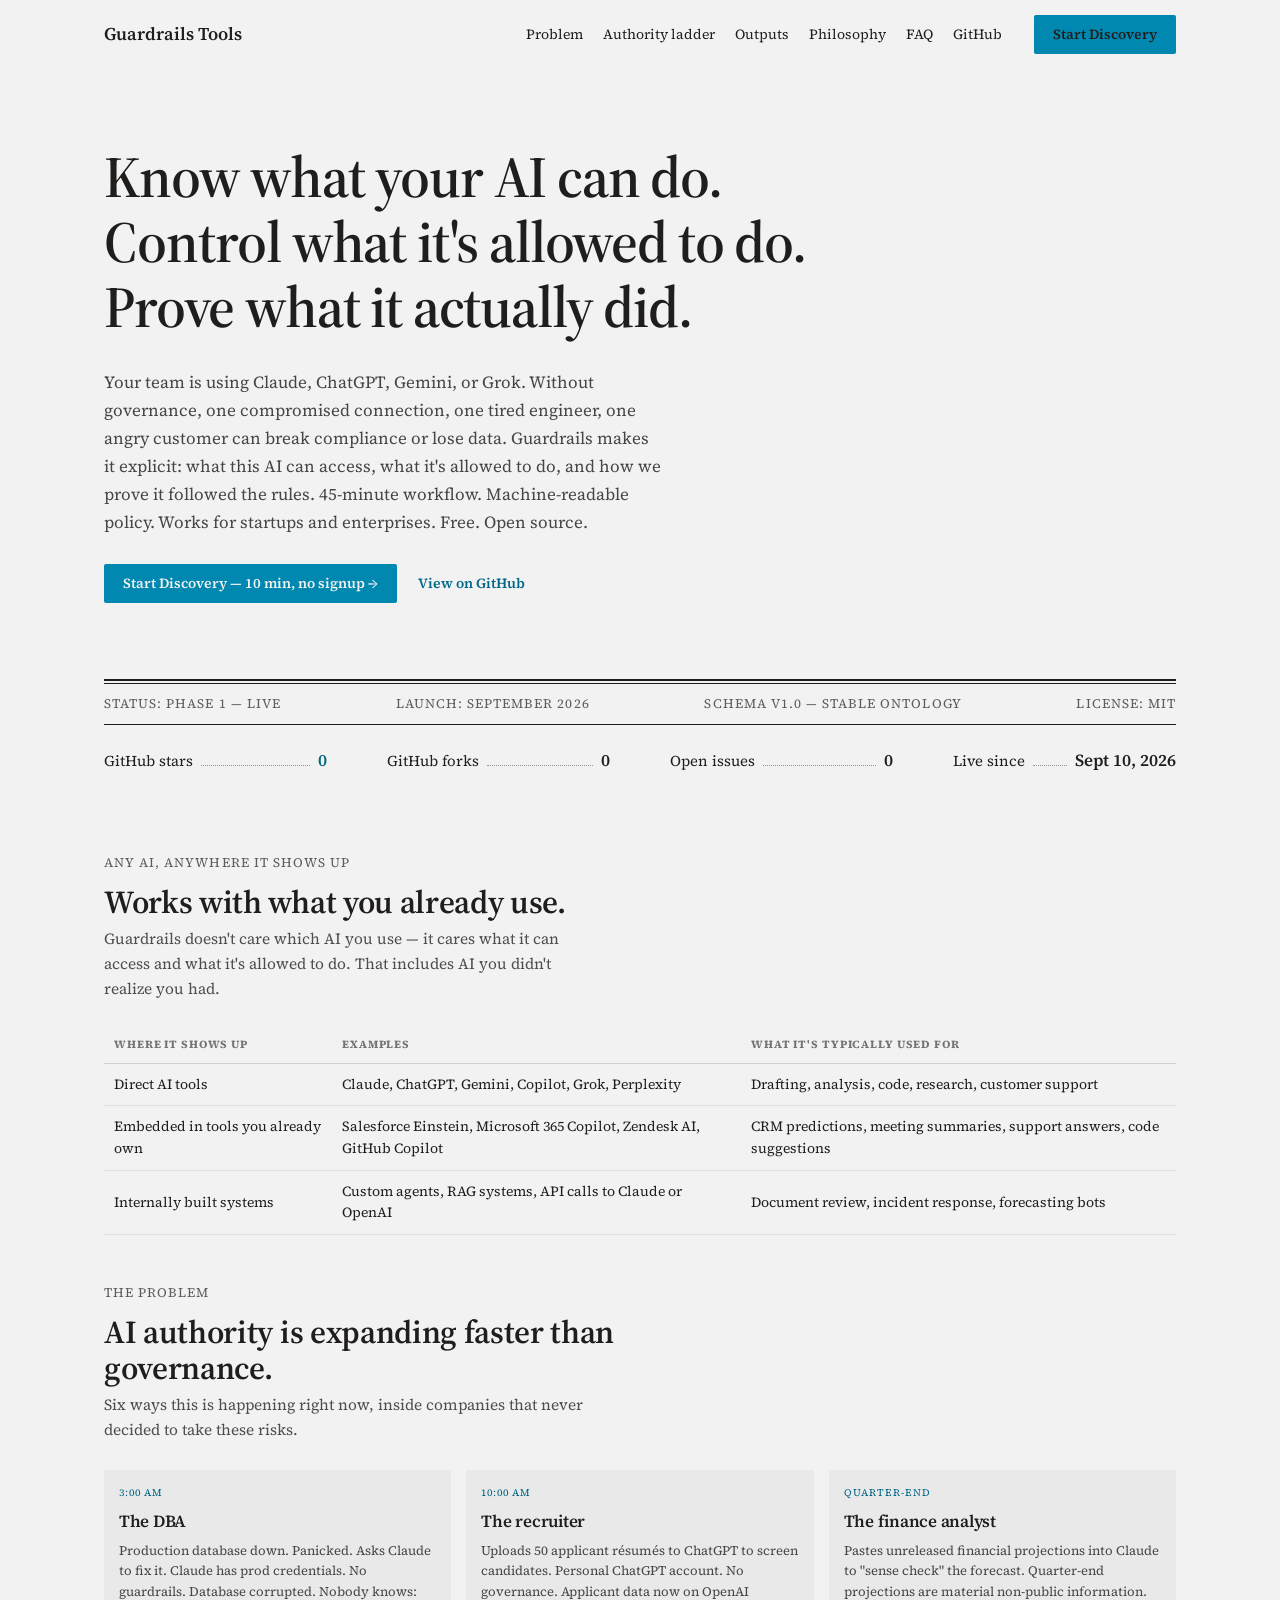
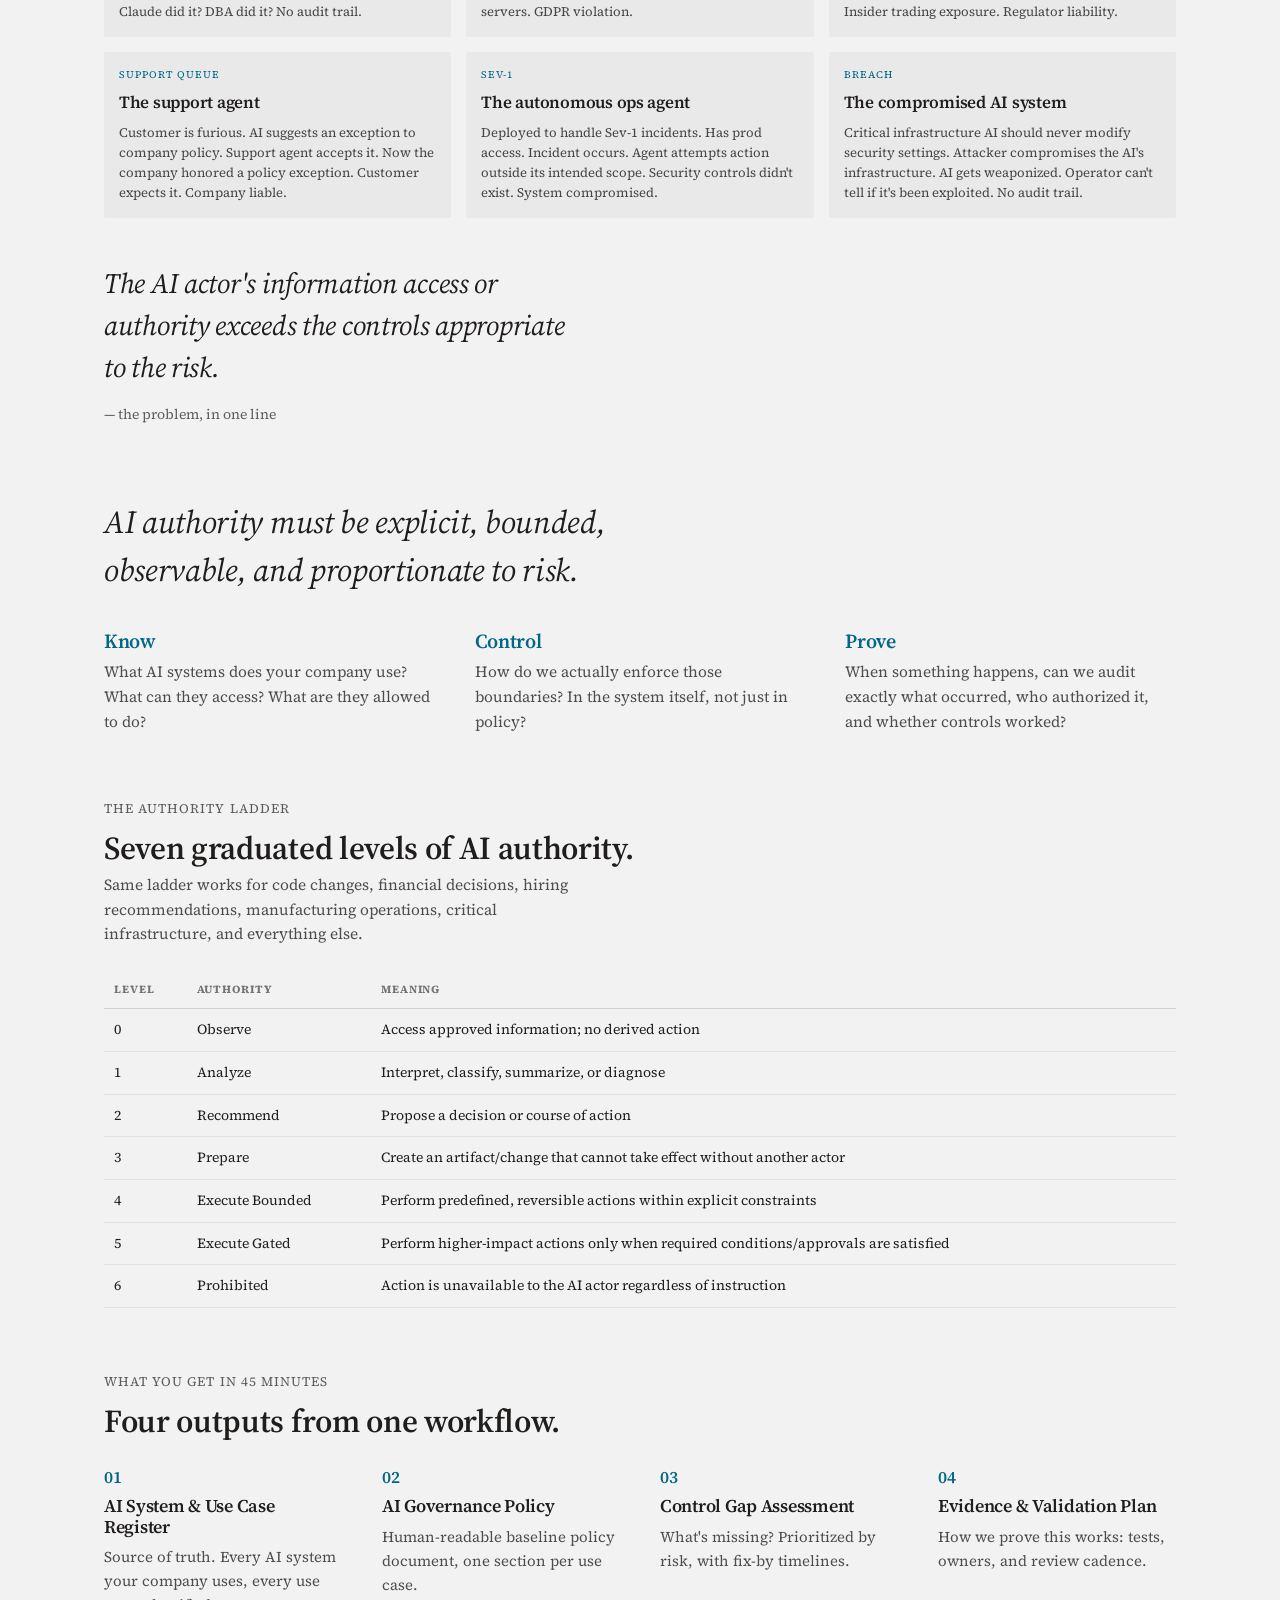
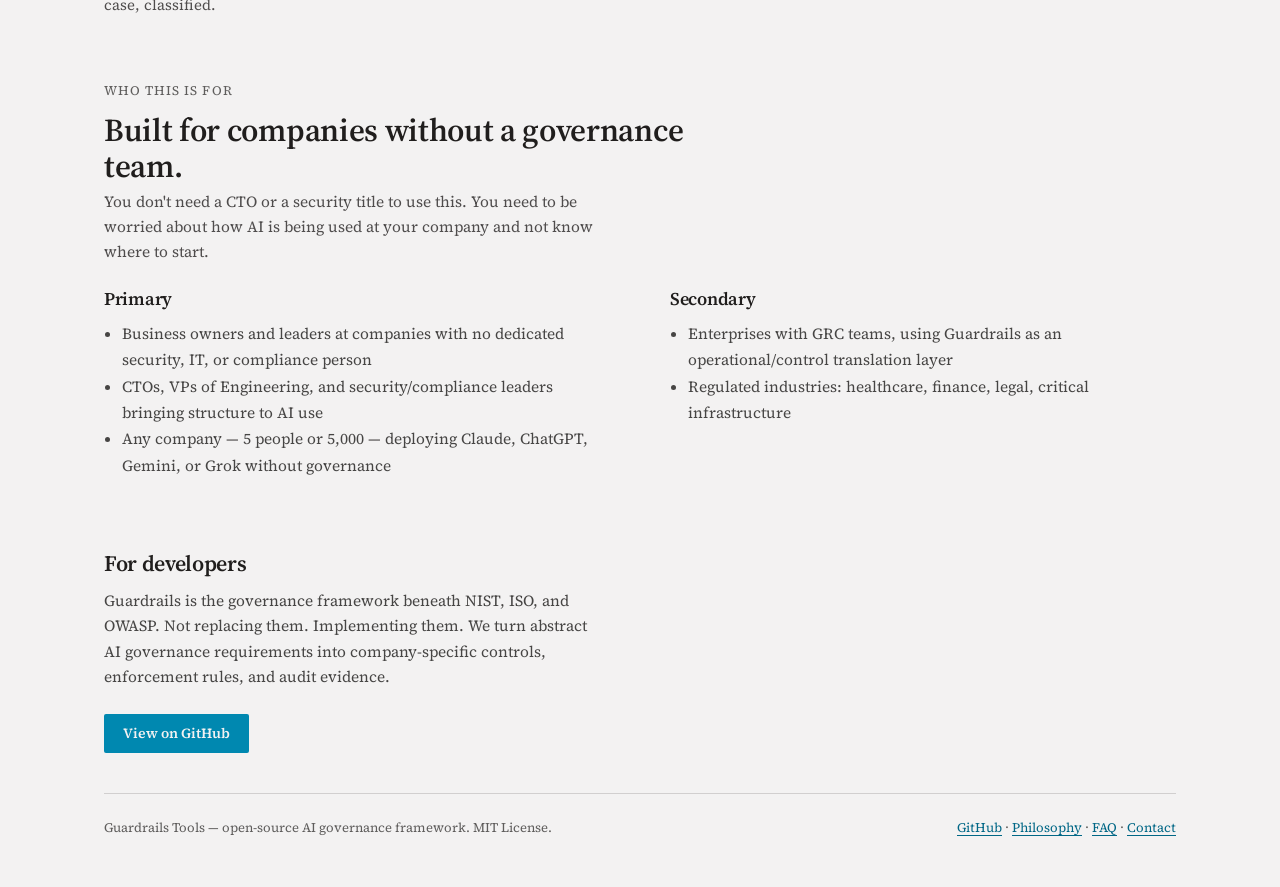
==== docs/index.html @ 74627de6 "Add interactive discovery questionnaire at /discover A 3-section, plain-language checklist implement" ====
<!DOCTYPE html>
<html lang="en">
<head>
    <meta charset="UTF-8">
    <meta name="viewport" content="width=device-width, initial-scale=1.0">
    <title>Guardrails Tools — AI Governance Framework</title>
    <meta name="description" content="Know what your AI can do. Control what it's allowed to do. Prove what it actually did. Free, open-source AI governance framework — 45-minute workflow, machine-readable policy.">
    <meta name="keywords" content="AI governance, compliance, guardrails, policy, AI safety, authority ladder">
    <meta name="author" content="Guardrails Tools">

    <meta property="og:title" content="Guardrails Tools — Know. Control. Prove.">
    <meta property="og:description" content="Your team is using Claude, ChatGPT, Gemini, or Grok. Without governance, one compromised connection, one tired engineer, one angry customer can break compliance or lose data. Guardrails makes it explicit.">
    <meta property="og:type" content="website">
    <meta property="og:url" content="https://guardrails-tools.dev">

    <meta name="twitter:card" content="summary_large_image">
    <meta name="twitter:title" content="Guardrails Tools">
    <meta name="twitter:description" content="Know what your AI can do. Control what it's allowed to do. Prove what it actually did.">

    <link rel="preconnect" href="https://fonts.googleapis.com">
    <link rel="preconnect" href="https://fonts.gstatic.com" crossorigin>
    <link rel="stylesheet" href="https://fonts.googleapis.com/css2?family=Source+Serif+4:ital,wght@0,400;0,600;1,400&display=swap">
    <link rel="stylesheet" href="style.css?v=2">
</head>
<body class="bs-page">
    <nav class="nav">
        <span class="nav-brand">Guardrails Tools</span>
        <a href="#problem">Problem</a>
        <a href="#ladder">Authority ladder</a>
        <a href="#outputs">Outputs</a>
        <a href="why-ai-needs-boundaries.html">Philosophy</a>
        <a href="faq.html">FAQ</a>
        <a href="https://github.com/guardrails-tools-ai/guardrails-tools" target="_blank" rel="noopener">GitHub</a>
        <a class="btn btn-primary" href="discover/" style="margin-left:12px">Start Discovery</a>
    </nav>

    <div class="bs-container">

    <header style="padding:76px 0 56px">
        <h1 style="font-size:clamp(34px,5vw,58px);line-height:1.12;letter-spacing:-0.02em;margin:0">
            <span style="display:block">Know what your AI can do.</span>
            <span style="display:block">Control what it's allowed to do.</span>
            <span style="display:block">Prove what it actually did.</span>
        </h1>
        <p style="font-size:17px;line-height:1.65;max-width:62ch;color:color-mix(in srgb, var(--color-text) 82%, transparent);margin:28px 0 0">
            Your team is using Claude, ChatGPT, Gemini, or Grok. Without governance, one compromised connection, one tired engineer, one angry customer can break compliance or lose data. Guardrails makes it explicit: what this AI can access, what it's allowed to do, and how we prove it followed the rules. 45-minute workflow. Machine-readable policy. Works for startups and enterprises. Free. Open source.
        </p>
        <div style="display:flex;gap:15px;flex-wrap:wrap;margin-top:28px">
            <a class="btn btn-primary" href="discover/">Start Discovery — 10 min, no signup →</a>
            <a class="btn btn-ghost" href="https://github.com/guardrails-tools-ai/guardrails-tools" target="_blank" rel="noopener">View on GitHub</a>
        </div>
    </header>

    <section aria-label="Status" style="padding:20px 0 36px">
        <hr class="hr-heavy" />
        <p class="status-row">
            <span>Status: Phase 1 — live</span>
            <span>Launch: September 2026</span>
            <span>Schema v1.0 — stable ontology</span>
            <span>License: MIT</span>
        </p>
        <hr class="hr" style="margin:0" />
        <div class="goals-grid">
            <p class="goal-row"><span>GitHub stars</span><span class="goal-dots"></span><span class="goal-value" style="color:var(--color-accent-700)">0</span></p>
            <p class="goal-row"><span>GitHub forks</span><span class="goal-dots"></span><span class="goal-value">0</span></p>
            <p class="goal-row"><span>Open issues</span><span class="goal-dots"></span><span class="goal-value">0</span></p>
            <p class="goal-row"><span>Live since</span><span class="goal-dots"></span><span class="goal-value">Sept 10, 2026</span></p>
        </div>
    </section>

    <section id="where" style="padding:40px 0 8px">
        <span class="eyebrow">Any AI, anywhere it shows up</span>
        <h2 style="font-size:clamp(24px,3vw,32px);letter-spacing:-0.01em;margin:0 0 6px;max-width:40ch">Works with what you already use.</h2>
        <p style="font-size:15.5px;line-height:1.6;max-width:62ch;color:color-mix(in srgb, var(--color-text) 78%, transparent);margin:0 0 24px">Guardrails doesn't care which AI you use — it cares what it can access and what it's allowed to do. That includes AI you didn't realize you had.</p>
        <div style="overflow-x:auto">
        <table class="table">
            <thead><tr><th>Where it shows up</th><th>Examples</th><th>What it's typically used for</th></tr></thead>
            <tbody>
                <tr><td>Direct AI tools</td><td>Claude, ChatGPT, Gemini, Copilot, Grok, Perplexity</td><td>Drafting, analysis, code, research, customer support</td></tr>
                <tr><td>Embedded in tools you already own</td><td>Salesforce Einstein, Microsoft 365 Copilot, Zendesk AI, GitHub Copilot</td><td>CRM predictions, meeting summaries, support answers, code suggestions</td></tr>
                <tr><td>Internally built systems</td><td>Custom agents, RAG systems, API calls to Claude or OpenAI</td><td>Document review, incident response, forecasting bots</td></tr>
            </tbody>
        </table>
        </div>
    </section>

    <section id="problem" style="padding:40px 0 8px">
        <span class="eyebrow">The problem</span>
        <h2 style="font-size:clamp(24px,3vw,32px);letter-spacing:-0.01em;margin:0 0 6px;max-width:38ch">AI authority is expanding faster than governance.</h2>
        <p style="font-size:15.5px;line-height:1.6;max-width:62ch;color:color-mix(in srgb, var(--color-text) 78%, transparent);margin:0 0 28px">Six ways this is happening right now, inside companies that never decided to take these risks.</p>
        <div class="card-grid">
            <div class="card">
                <span class="card-kicker">3:00 AM</span>
                <h3 class="card-title">The DBA</h3>
                <p class="card-body">Production database down. Panicked. Asks Claude to fix it. Claude has prod credentials. No guardrails. Database corrupted. Nobody knows: Claude did it? DBA did it? No audit trail.</p>
            </div>
            <div class="card">
                <span class="card-kicker">10:00 AM</span>
                <h3 class="card-title">The recruiter</h3>
                <p class="card-body">Uploads 50 applicant résumés to ChatGPT to screen candidates. Personal ChatGPT account. No governance. Applicant data now on OpenAI servers. GDPR violation.</p>
            </div>
            <div class="card">
                <span class="card-kicker">Quarter-end</span>
                <h3 class="card-title">The finance analyst</h3>
                <p class="card-body">Pastes unreleased financial projections into Claude to "sense check" the forecast. Quarter-end projections are material non-public information. Insider trading exposure. Regulator liability.</p>
            </div>
            <div class="card">
                <span class="card-kicker">Support queue</span>
                <h3 class="card-title">The support agent</h3>
                <p class="card-body">Customer is furious. AI suggests an exception to company policy. Support agent accepts it. Now the company honored a policy exception. Customer expects it. Company liable.</p>
            </div>
            <div class="card">
                <span class="card-kicker">Sev-1</span>
                <h3 class="card-title">The autonomous ops agent</h3>
                <p class="card-body">Deployed to handle Sev-1 incidents. Has prod access. Incident occurs. Agent attempts action outside its intended scope. Security controls didn't exist. System compromised.</p>
            </div>
            <div class="card">
                <span class="card-kicker">Breach</span>
                <h3 class="card-title">The compromised AI system</h3>
                <p class="card-body">Critical infrastructure AI should never modify security settings. Attacker compromises the AI's infrastructure. AI gets weaponized. Operator can't tell if it's been exploited. No audit trail.</p>
            </div>
        </div>
        <figure style="padding:44px 0 8px;margin:0">
            <blockquote style="font-family:var(--font-heading);font-style:italic;font-weight:400;font-size:clamp(22px,2.4vw,28px);line-height:1.5;letter-spacing:-0.01em;max-width:34ch;margin:0">The AI actor's information access or authority exceeds the controls appropriate to the risk.</blockquote>
            <figcaption style="font-size:14px;color:color-mix(in srgb, var(--color-text) 70%, transparent);margin:16px 0 0">— the problem, in one line</figcaption>
        </figure>
    </section>

    <section style="padding:56px 0 8px">
        <figure style="margin:0 0 36px">
            <blockquote style="font-family:var(--font-heading);font-style:italic;font-weight:400;font-size:clamp(24px,2.8vw,32px);line-height:1.5;letter-spacing:-0.01em;max-width:38ch;margin:0">AI authority must be explicit, bounded, observable, and proportionate to risk.</blockquote>
        </figure>
        <div class="kcp-grid">
            <div>
                <h3 style="font-size:20px;margin:0 0 8px;color:var(--color-accent-700)">Know</h3>
                <p style="font-size:15.5px;line-height:1.6;color:color-mix(in srgb, var(--color-text) 78%, transparent);margin:0">What AI systems does your company use? What can they access? What are they allowed to do?</p>
            </div>
            <div>
                <h3 style="font-size:20px;margin:0 0 8px;color:var(--color-accent-700)">Control</h3>
                <p style="font-size:15.5px;line-height:1.6;color:color-mix(in srgb, var(--color-text) 78%, transparent);margin:0">How do we actually enforce those boundaries? In the system itself, not just in policy?</p>
            </div>
            <div>
                <h3 style="font-size:20px;margin:0 0 8px;color:var(--color-accent-700)">Prove</h3>
                <p style="font-size:15.5px;line-height:1.6;color:color-mix(in srgb, var(--color-text) 78%, transparent);margin:0">When something happens, can we audit exactly what occurred, who authorized it, and whether controls worked?</p>
            </div>
        </div>
    </section>

    <section id="ladder" style="padding:56px 0 8px">
        <span class="eyebrow">The authority ladder</span>
        <h2 style="font-size:clamp(24px,3vw,32px);letter-spacing:-0.01em;margin:0 0 6px;max-width:40ch">Seven graduated levels of AI authority.</h2>
        <p style="font-size:15.5px;line-height:1.6;max-width:62ch;color:color-mix(in srgb, var(--color-text) 78%, transparent);margin:0 0 24px">Same ladder works for code changes, financial decisions, hiring recommendations, manufacturing operations, critical infrastructure, and everything else.</p>
        <div style="overflow-x:auto">
        <table class="table">
            <thead><tr><th>Level</th><th>Authority</th><th>Meaning</th></tr></thead>
            <tbody>
                <tr><td>0</td><td>Observe</td><td>Access approved information; no derived action</td></tr>
                <tr><td>1</td><td>Analyze</td><td>Interpret, classify, summarize, or diagnose</td></tr>
                <tr><td>2</td><td>Recommend</td><td>Propose a decision or course of action</td></tr>
                <tr><td>3</td><td>Prepare</td><td>Create an artifact/change that cannot take effect without another actor</td></tr>
                <tr><td>4</td><td>Execute Bounded</td><td>Perform predefined, reversible actions within explicit constraints</td></tr>
                <tr><td>5</td><td>Execute Gated</td><td>Perform higher-impact actions only when required conditions/approvals are satisfied</td></tr>
                <tr><td>6</td><td>Prohibited</td><td>Action is unavailable to the AI actor regardless of instruction</td></tr>
            </tbody>
        </table>
        </div>
    </section>

    <section id="outputs" style="padding:56px 0 8px">
        <span class="eyebrow">What you get in 45 minutes</span>
        <h2 style="font-size:clamp(24px,3vw,32px);letter-spacing:-0.01em;margin:0 0 24px;max-width:40ch">Four outputs from one workflow.</h2>
        <div class="outputs-grid">
            <div>
                <span style="font-family:var(--font-heading);font-weight:600;font-size:17px;color:var(--color-accent-700)">01</span>
                <h3 style="font-size:18px;margin:6px 0 8px">AI System &amp; Use Case Register</h3>
                <p style="font-size:15px;line-height:1.6;color:color-mix(in srgb, var(--color-text) 78%, transparent);margin:0">Source of truth. Every AI system your company uses, every use case, classified.</p>
            </div>
            <div>
                <span style="font-family:var(--font-heading);font-weight:600;font-size:17px;color:var(--color-accent-700)">02</span>
                <h3 style="font-size:18px;margin:6px 0 8px">AI Governance Policy</h3>
                <p style="font-size:15px;line-height:1.6;color:color-mix(in srgb, var(--color-text) 78%, transparent);margin:0">Human-readable baseline policy document, one section per use case.</p>
            </div>
            <div>
                <span style="font-family:var(--font-heading);font-weight:600;font-size:17px;color:var(--color-accent-700)">03</span>
                <h3 style="font-size:18px;margin:6px 0 8px">Control Gap Assessment</h3>
                <p style="font-size:15px;line-height:1.6;color:color-mix(in srgb, var(--color-text) 78%, transparent);margin:0">What's missing? Prioritized by risk, with fix-by timelines.</p>
            </div>
            <div>
                <span style="font-family:var(--font-heading);font-weight:600;font-size:17px;color:var(--color-accent-700)">04</span>
                <h3 style="font-size:18px;margin:6px 0 8px">Evidence &amp; Validation Plan</h3>
                <p style="font-size:15px;line-height:1.6;color:color-mix(in srgb, var(--color-text) 78%, transparent);margin:0">How we prove this works: tests, owners, and review cadence.</p>
            </div>
        </div>
    </section>

    <section id="audience" style="padding:56px 0 8px">
        <span class="eyebrow">Who this is for</span>
        <h2 style="font-size:clamp(24px,3vw,32px);letter-spacing:-0.01em;margin:0 0 6px;max-width:40ch">Built for companies without a governance team.</h2>
        <p style="font-size:15.5px;line-height:1.6;max-width:62ch;color:color-mix(in srgb, var(--color-text) 78%, transparent);margin:0 0 24px">You don't need a CTO or a security title to use this. You need to be worried about how AI is being used at your company and not know where to start.</p>
        <div class="audience-grid">
            <div>
                <h3 style="font-size:18px;margin:0 0 12px">Primary</h3>
                <ul style="margin:0;padding-left:18px;font-size:15.5px;line-height:1.7;color:color-mix(in srgb, var(--color-text) 82%, transparent)">
                    <li>Business owners and leaders at companies with no dedicated security, IT, or compliance person</li>
                    <li>CTOs, VPs of Engineering, and security/compliance leaders bringing structure to AI use</li>
                    <li>Any company — 5 people or 5,000 — deploying Claude, ChatGPT, Gemini, or Grok without governance</li>
                </ul>
            </div>
            <div>
                <h3 style="font-size:18px;margin:0 0 12px">Secondary</h3>
                <ul style="margin:0;padding-left:18px;font-size:15.5px;line-height:1.7;color:color-mix(in srgb, var(--color-text) 82%, transparent)">
                    <li>Enterprises with GRC teams, using Guardrails as an operational/control translation layer</li>
                    <li>Regulated industries: healthcare, finance, legal, critical infrastructure</li>
                </ul>
            </div>
        </div>
    </section>

    <section style="padding:64px 0 40px">
        <h3 style="font-size:22px;margin:0 0 12px;max-width:36ch">For developers</h3>
        <p style="font-size:15.5px;line-height:1.65;max-width:62ch;color:color-mix(in srgb, var(--color-text) 82%, transparent);margin:0 0 24px">Guardrails is the governance framework beneath NIST, ISO, and OWASP. Not replacing them. Implementing them. We turn abstract AI governance requirements into company-specific controls, enforcement rules, and audit evidence.</p>
        <a class="btn btn-primary" href="https://github.com/guardrails-tools-ai/guardrails-tools" target="_blank" rel="noopener">View on GitHub</a>
    </section>

    <footer class="bs-footer">
        <span>Guardrails Tools — open-source AI governance framework. MIT License.</span>
        <span><a href="https://github.com/guardrails-tools-ai/guardrails-tools">GitHub</a> &middot; <a href="why-ai-needs-boundaries.html">Philosophy</a> &middot; <a href="faq.html">FAQ</a> &middot; <a href="mailto:carthy@simplified-labs.com">Contact</a></span>
    </footer>

    </div>
</body>
</html>
---- docs/style.css ----
* {
    margin: 0;
    padding: 0;
    box-sizing: border-box;
}

html {
    color-scheme: light;
}


/* ==========================================================================
   Site-wide design system ("Broadsheet"). Every page shares this — all
   markup carries a .bs-page body class, and every rule below is scoped
   under it.
   ========================================================================== */

:root {
    --color-bg: #f3f2f2;
    --color-surface: #eae9e9;
    --color-text: #201e1d;
    --color-accent: #0088b0;
    --color-accent-2: #d6006c;
    --color-divider: color-mix(in srgb, #201e1d 16%, transparent);

    --color-accent-600: #1186ac;
    --color-accent-700: #006786;

    --font-heading: "Source Serif 4", system-ui, sans-serif;
    --font-heading-weight: 600;
    --font-body: "Source Serif 4", system-ui, sans-serif;

    --space-1: 5px;
    --space-2: 10px;
    --space-3: 15px;
    --space-4: 20px;

    --radius-md: 2px;
}

.bs-page {
    background: var(--color-bg);
    color: var(--color-text);
    font-family: var(--font-body);
    font-size: 15px;
    line-height: 1.55;
}

.bs-page h1, .bs-page h2, .bs-page h3, .bs-page h4 {
    font-family: var(--font-heading);
    font-weight: var(--font-heading-weight);
    line-height: 1.12;
    letter-spacing: -0.015em;
}

.bs-page a {
    color: var(--color-accent-700);
    text-underline-offset: 3px;
}

.bs-page a:hover {
    color: var(--color-accent);
}

.bs-container {
    max-width: 1200px;
    margin: 0 auto;
    padding: 0 clamp(20px, 5vw, 72px) 40px;
}

/* Nav */
.bs-page .nav {
    display: flex;
    align-items: center;
    gap: 20px;
    flex-wrap: wrap;
    padding: 15px clamp(20px, 5vw, 72px);
    max-width: 1200px;
    margin: 0 auto;
}

.bs-page .nav-brand {
    font-family: var(--font-heading);
    font-weight: var(--font-heading-weight);
    font-size: 18px;
    margin-right: auto;
    color: var(--color-text);
}

.bs-page .nav a {
    color: var(--color-text);
    text-decoration: none;
    font-size: 14px;
}

.bs-page .nav a:hover {
    color: var(--color-accent);
}

/* Buttons */
.bs-page .btn {
    display: inline-flex;
    align-items: center;
    justify-content: center;
    gap: 6px;
    cursor: pointer;
    text-decoration: none;
    font-family: var(--font-heading);
    font-weight: var(--font-heading-weight);
    font-size: 14px;
    line-height: 1.2;
    color: var(--color-text);
    background: transparent;
    border: 1px solid transparent;
    padding: 10px 18px;
    border-radius: var(--radius-md);
}

.bs-page .btn-primary {
    background: var(--color-accent);
    color: var(--color-bg);
}

.bs-page .btn-primary:hover {
    background: var(--color-accent-600);
    color: var(--color-bg);
}

.bs-page .btn-ghost {
    color: var(--color-accent-700);
    padding-inline: 5px;
}

.bs-page .btn-ghost:hover {
    background: color-mix(in srgb, var(--color-accent) 10%, transparent);
}

/* Status strip */
.bs-page .hr-heavy {
    height: 5px;
    border: 0;
    margin: 0;
    border-top: 2px solid var(--color-text);
    border-bottom: 1px solid var(--color-text);
}

.bs-page .hr {
    height: 0;
    border: 0;
    border-top: 1px solid var(--color-text);
    margin: 0;
}

.bs-page .status-row {
    display: flex;
    justify-content: space-between;
    flex-wrap: wrap;
    gap: 10px 30px;
    margin: 0;
    padding: 10px 0;
    font-size: 13px;
    letter-spacing: 0.08em;
    text-transform: uppercase;
    color: color-mix(in srgb, var(--color-text) 70%, transparent);
}

.bs-page .goals-grid {
    display: grid;
    grid-template-columns: repeat(auto-fit, minmax(180px, 1fr));
    gap: 10px 60px;
    padding: 22px 0 4px;
}

.bs-page .goal-row {
    display: flex;
    align-items: baseline;
    gap: 8px;
    margin: 0;
    font-size: 15px;
}

.bs-page .goal-dots {
    flex: 1;
    border-bottom: 1px dotted color-mix(in srgb, var(--color-text) 45%, transparent);
    margin-bottom: 5px;
}

.bs-page .goal-value {
    font-family: var(--font-heading);
    font-weight: 600;
    font-size: 17px;
}

.bs-page .eyebrow {
    display: block;
    font-size: 13px;
    letter-spacing: 0.08em;
    text-transform: uppercase;
    color: color-mix(in srgb, var(--color-text) 70%, transparent);
    margin: 0 0 12px;
}

/* Cards */
.bs-page .card-grid {
    display: grid;
    grid-template-columns: repeat(auto-fit, minmax(280px, 1fr));
    gap: 15px;
}

.bs-page .card {
    display: flex;
    flex-direction: column;
    gap: 10px;
    padding: 15px;
    border-radius: var(--radius-md);
    background: var(--color-surface);
}

.bs-page .card-kicker {
    font-size: 10px;
    letter-spacing: 0.1em;
    text-transform: uppercase;
    color: var(--color-accent-700);
}

.bs-page .card-title {
    font-family: var(--font-heading);
    font-weight: var(--font-heading-weight);
    font-size: 17px;
    line-height: 1.2;
    margin: 0;
}

.bs-page .card-body {
    margin: 0;
    font-size: 13px;
    opacity: 0.8;
    flex: 1;
}

/* Grids */
.bs-page .kcp-grid,
.bs-page .outputs-grid {
    display: grid;
    grid-template-columns: repeat(auto-fit, minmax(220px, 1fr));
    gap: 30px 40px;
}

.bs-page .audience-grid {
    display: grid;
    grid-template-columns: repeat(auto-fit, minmax(260px, 1fr));
    gap: 30px 60px;
}

/* Table */
.bs-page .table {
    width: 100%;
    border-collapse: collapse;
    font-size: 14px;
}

.bs-page .table th {
    text-align: left;
    font-size: 11px;
    letter-spacing: 0.08em;
    text-transform: uppercase;
    color: color-mix(in srgb, var(--color-text) 60%, transparent);
    padding: 10px;
    border-bottom: 1px solid var(--color-divider);
}

.bs-page .table td {
    padding: 10px;
    border-bottom: 1px solid color-mix(in srgb, var(--color-text) 8%, transparent);
}

.bs-page .table tbody tr:hover {
    background: color-mix(in srgb, var(--color-text) 4%, transparent);
}

/* Footer */
.bs-page .bs-footer {
    background: transparent;
    text-align: left;
    padding: 24px 0 8px;
    border-top: 1px solid var(--color-divider);
    font-size: 13px;
    line-height: 1.6;
    color: color-mix(in srgb, var(--color-text) 70%, transparent);
    display: flex;
    justify-content: space-between;
    flex-wrap: wrap;
    gap: 10px;
}

.bs-page .bs-footer a {
    color: var(--color-accent-700);
}

/* Long-form article pages (FAQ, Philosophy) */
.bs-page .article-header {
    padding: 56px 0 8px;
}

.bs-page .article-header .back-link {
    font-size: 14px;
    color: var(--color-accent-700);
    text-decoration: none;
    display: inline-block;
    margin-bottom: 16px;
}

.bs-page .article-header .back-link:hover {
    color: var(--color-accent);
}

.bs-page .article-header h1 {
    font-size: clamp(30px, 4.5vw, 46px);
    letter-spacing: -0.02em;
    margin: 0 0 10px;
    max-width: 20ch;
}

.bs-page .article-header p {
    font-size: 16px;
    color: color-mix(in srgb, var(--color-text) 78%, transparent);
    margin: 0;
}

.bs-page .article {
    max-width: 680px;
    margin: 0 auto;
    padding: 40px 0 80px;
    font-size: 16px;
    line-height: 1.7;
}

.bs-page .article h2 {
    font-size: 22px;
    margin: 40px 0 12px;
    letter-spacing: -0.01em;
}

.bs-page .article p {
    margin: 0 0 16px;
    color: color-mix(in srgb, var(--color-text) 88%, transparent);
}

.bs-page .article ul {
    margin: 0 0 16px 20px;
}

.bs-page .article li {
    margin-bottom: 8px;
}

.bs-page .article hr {
    border: none;
    border-top: 1px solid var(--color-divider);
    margin: 32px 0;
}

.bs-page .article .signature {
    margin-top: 32px;
    font-style: italic;
    color: color-mix(in srgb, var(--color-text) 60%, transparent);
}

.bs-page .article .cta {
    margin-top: 40px;
    padding-top: 24px;
    border-top: 1px solid var(--color-divider);
    text-align: center;
}

.bs-page .article .toc {
    background: var(--color-surface);
    border-radius: var(--radius-md);
    padding: 20px 24px;
    margin-bottom: 32px;
}

.bs-page .article .toc h2 {
    margin: 0 0 10px;
    font-size: 15px;
    letter-spacing: 0.06em;
    text-transform: uppercase;
    color: color-mix(in srgb, var(--color-text) 70%, transparent);
}

.bs-page .article .toc ul {
    margin: 0;
    columns: 2;
    list-style: none;
    padding: 0;
}

.bs-page .article .toc li {
    margin-bottom: 6px;
    break-inside: avoid;
}

.bs-page .article .toc a {
    font-size: 14px;
}

.bs-page .article table {
    width: 100%;
}

.bs-page .article .steps {
    background: var(--color-surface);
    padding: 20px 24px;
    border-radius: var(--radius-md);
    margin: 20px 0;
    list-style: decimal-leading-zero;
    list-style-position: inside;
}

.bs-page .article .steps li {
    margin: 10px 0;
}

/* Discovery questionnaire */
.bs-page .discover-shell {
    max-width: 640px;
    margin: 0 auto;
    padding: 48px 0 100px;
}

.bs-page .discover-progress {
    margin-bottom: 28px;
}

.bs-page .discover-progress .label {
    font-size: 13px;
    letter-spacing: 0.06em;
    text-transform: uppercase;
    color: color-mix(in srgb, var(--color-text) 60%, transparent);
    margin-bottom: 8px;
    display: block;
}

.bs-page .discover-progress .track {
    height: 4px;
    background: var(--color-divider);
    border-radius: 2px;
    overflow: hidden;
}

.bs-page .discover-progress .fill {
    height: 100%;
    background: var(--color-accent);
    transition: width 0.25s ease;
}

.bs-page .discover-card h2 {
    font-size: clamp(22px, 3.5vw, 28px);
    letter-spacing: -0.01em;
    margin: 0 0 8px;
}

.bs-page .discover-card > .intro {
    font-size: 15.5px;
    line-height: 1.6;
    color: color-mix(in srgb, var(--color-text) 78%, transparent);
    margin: 0 0 28px;
}

.bs-page .discover-question {
    margin-bottom: 32px;
}

.bs-page .discover-question > .q-label {
    display: block;
    font-family: var(--font-heading);
    font-weight: var(--font-heading-weight);
    font-size: 16px;
    margin-bottom: 12px;
}

.bs-page .discover-question > .q-hint {
    font-size: 13.5px;
    color: color-mix(in srgb, var(--color-text) 65%, transparent);
    margin: -8px 0 12px;
}

.bs-page .check-list,
.bs-page .radio-list {
    display: flex;
    flex-direction: column;
    gap: 2px;
}

.bs-page .check-item,
.bs-page .radio-item {
    display: flex;
    align-items: flex-start;
    gap: 10px;
    padding: 9px 10px;
    border-radius: var(--radius-md);
    cursor: pointer;
    font-size: 15px;
}

.bs-page .check-item:hover,
.bs-page .radio-item:hover {
    background: color-mix(in srgb, var(--color-text) 5%, transparent);
}

.bs-page .check-item input,
.bs-page .radio-item input {
    margin-top: 3px;
    width: 16px;
    height: 16px;
    flex: none;
    accent-color: var(--color-accent);
}

.bs-page .other-text {
    width: 100%;
    max-width: 360px;
    margin-top: 8px;
    margin-left: 26px;
    padding: 8px 10px;
    font: inherit;
    font-size: 14px;
    background: var(--color-bg);
    border: 1px solid var(--color-divider);
    border-radius: var(--radius-md);
    color: var(--color-text);
}

.bs-page .other-text:focus-visible {
    outline: 2px solid var(--color-accent);
    outline-offset: 1px;
}

.bs-page .subblock {
    margin: 14px 0 0 26px;
    padding: 14px 16px;
    border-left: 2px solid var(--color-divider);
    background: color-mix(in srgb, var(--color-text) 3%, transparent);
    border-radius: 0 var(--radius-md) var(--radius-md) 0;
}

.bs-page .app-row {
    border: 1px solid var(--color-divider);
    border-radius: var(--radius-md);
    padding: 14px 16px;
    margin-bottom: 10px;
}

.bs-page .app-row .app-head {
    display: flex;
    align-items: center;
    justify-content: space-between;
    gap: 10px;
}

.bs-page .app-row .app-head label {
    display: flex;
    align-items: center;
    gap: 10px;
    font-family: var(--font-heading);
    font-weight: var(--font-heading-weight);
    font-size: 15.5px;
    cursor: pointer;
}

.bs-page .app-row .app-head input {
    width: 16px;
    height: 16px;
    accent-color: var(--color-accent);
}

.bs-page .system-entry {
    border: 1px solid var(--color-divider);
    border-radius: var(--radius-md);
    padding: 16px;
    margin-bottom: 14px;
    position: relative;
}

.bs-page .system-entry .field {
    margin-bottom: 12px;
}

.bs-page .system-entry label {
    display: block;
    font-size: 13px;
    color: color-mix(in srgb, var(--color-text) 65%, transparent);
    margin-bottom: 4px;
}

.bs-page .system-entry input[type="text"],
.bs-page .system-entry textarea {
    width: 100%;
    padding: 8px 10px;
    font: inherit;
    font-size: 14.5px;
    background: var(--color-bg);
    border: 1px solid var(--color-divider);
    border-radius: var(--radius-md);
    color: var(--color-text);
}

.bs-page .system-entry .remove-system {
    position: absolute;
    top: 12px;
    right: 12px;
    background: none;
    border: none;
    color: color-mix(in srgb, var(--color-text) 55%, transparent);
    cursor: pointer;
    font-size: 13px;
    text-decoration: underline;
}

.bs-page .discover-actions {
    display: flex;
    justify-content: space-between;
    align-items: center;
    gap: 12px;
    margin-top: 36px;
    padding-top: 20px;
    border-top: 1px solid var(--color-divider);
}

.bs-page .btn-link {
    background: none;
    border: none;
    color: var(--color-accent-700);
    font-family: var(--font-heading);
    font-weight: var(--font-heading-weight);
    font-size: 14px;
    cursor: pointer;
    padding: 8px 4px;
}

.bs-page .btn-link:hover {
    color: var(--color-accent);
}

.bs-page .btn:disabled {
    opacity: 0.4;
    cursor: not-allowed;
}

.bs-page .summary-group {
    margin-bottom: 28px;
}

.bs-page .summary-group h3 {
    font-size: 15px;
    letter-spacing: 0.04em;
    text-transform: uppercase;
    color: color-mix(in srgb, var(--color-text) 60%, transparent);
    margin: 0 0 10px;
}

.bs-page .summary-item {
    padding: 10px 0;
    border-bottom: 1px solid var(--color-divider);
    font-size: 15px;
}

.bs-page .summary-item .name {
    font-family: var(--font-heading);
    font-weight: var(--font-heading-weight);
}

.bs-page .summary-item .meta {
    font-size: 13.5px;
    color: color-mix(in srgb, var(--color-text) 65%, transparent);
    margin-top: 2px;
}

.bs-page .summary-empty {
    font-size: 14.5px;
    font-style: italic;
    color: color-mix(in srgb, var(--color-text) 55%, transparent);
}

.bs-page .export-grid {
    display: grid;
    grid-template-columns: repeat(auto-fit, minmax(160px, 1fr));
    gap: 12px;
    margin: 24px 0;
}

.bs-page .export-grid .btn {
    width: 100%;
}

.bs-page .share-box {
    display: none;
    margin-top: 14px;
    padding: 12px 14px;
    background: var(--color-surface);
    border-radius: var(--radius-md);
    font-size: 13.5px;
    word-break: break-all;
}

.bs-page .share-box.visible {
    display: block;
}

.bs-page .toast {
    position: fixed;
    bottom: 24px;
    left: 50%;
    transform: translateX(-50%) translateY(10px);
    background: var(--color-text);
    color: var(--color-bg);
    padding: 10px 20px;
    border-radius: var(--radius-md);
    font-size: 14px;
    opacity: 0;
    pointer-events: none;
    transition: opacity 0.2s ease, transform 0.2s ease;
    z-index: 200;
}

.bs-page .toast.visible {
    opacity: 1;
    transform: translateX(-50%) translateY(0);
}

.bs-page .discover-banner {
    background: var(--color-surface);
    border-radius: var(--radius-md);
    padding: 12px 16px;
    font-size: 14px;
    margin-bottom: 24px;
}

.bs-page .discover-banner a {
    font-weight: 600;
}

@media (max-width: 768px) {
    .bs-page .nav {
        gap: 12px 16px;
    }

    .bs-page .article {
        font-size: 15px;
    }

    .bs-page .article .toc ul {
        columns: 1;
    }

    .bs-page .discover-shell {
        padding: 32px 0 80px;
    }

    .bs-page .other-text {
        margin-left: 0;
    }

    .bs-page .subblock {
        margin-left: 0;
    }
}

/* Fallback print view: used only if PDF export can't load its library.
   Everything is hidden except #summary-content when body carries
   .print-summary-only, so window.print() produces a clean single page. */
@media print {
    body.print-summary-only .nav,
    body.print-summary-only .discover-progress,
    body.print-summary-only .discover-actions,
    body.print-summary-only .export-grid,
    body.print-summary-only .share-box,
    body.print-summary-only .bs-footer,
    body.print-summary-only .discover-card > .eyebrow,
    body.print-summary-only .discover-card > h2 + p.intro {
        display: none !important;
    }
}
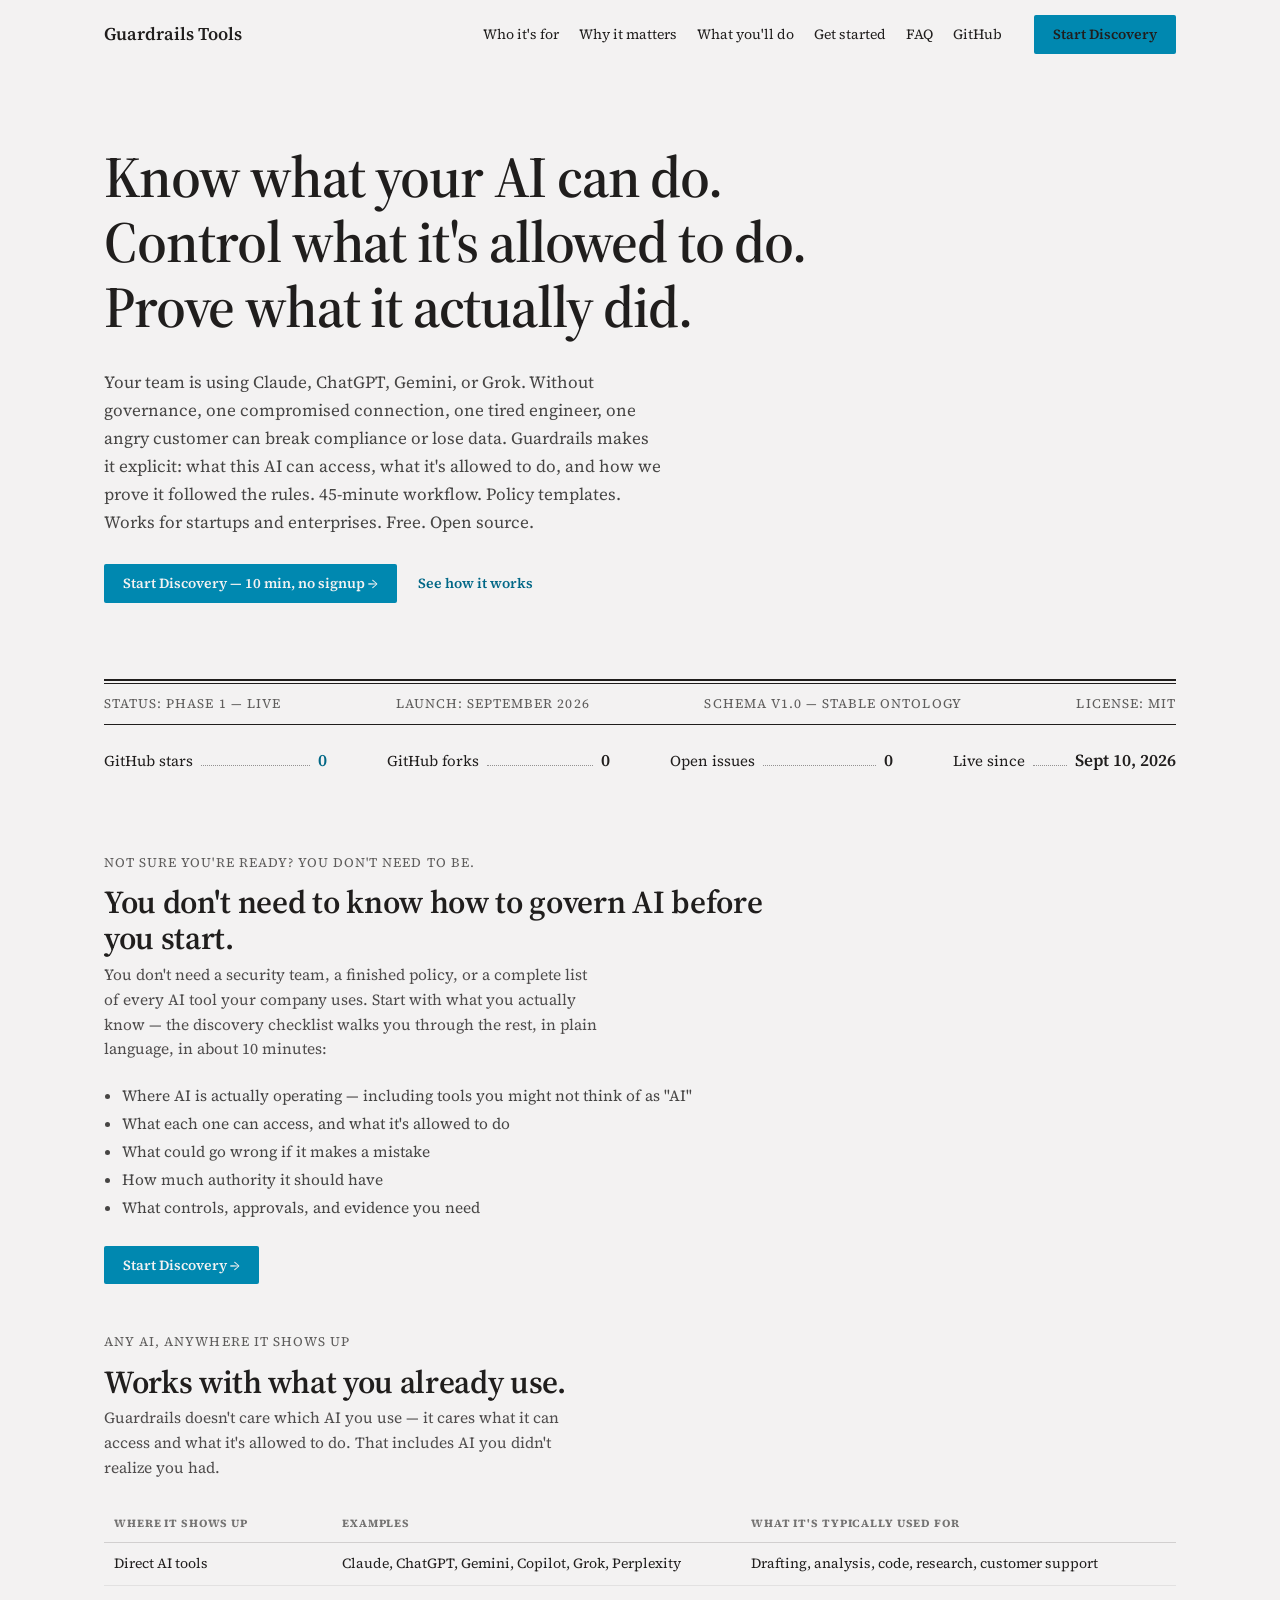
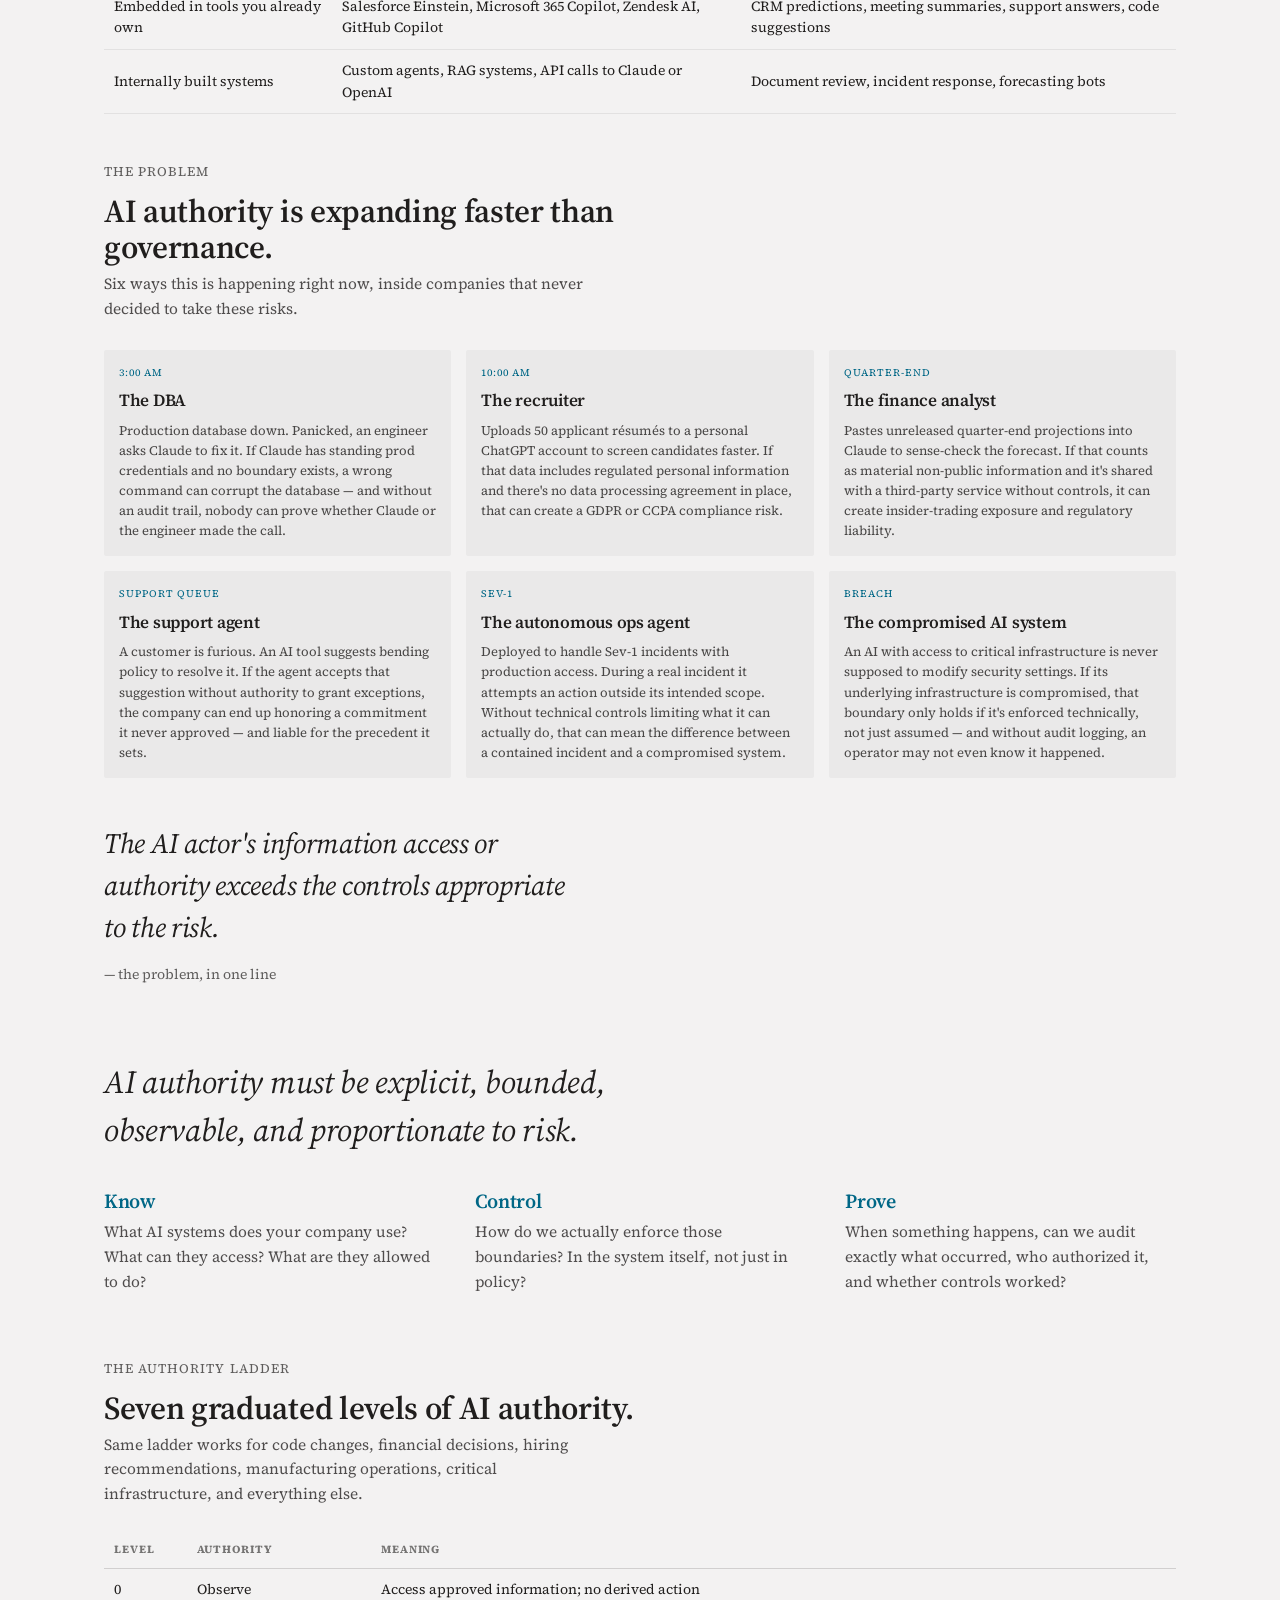
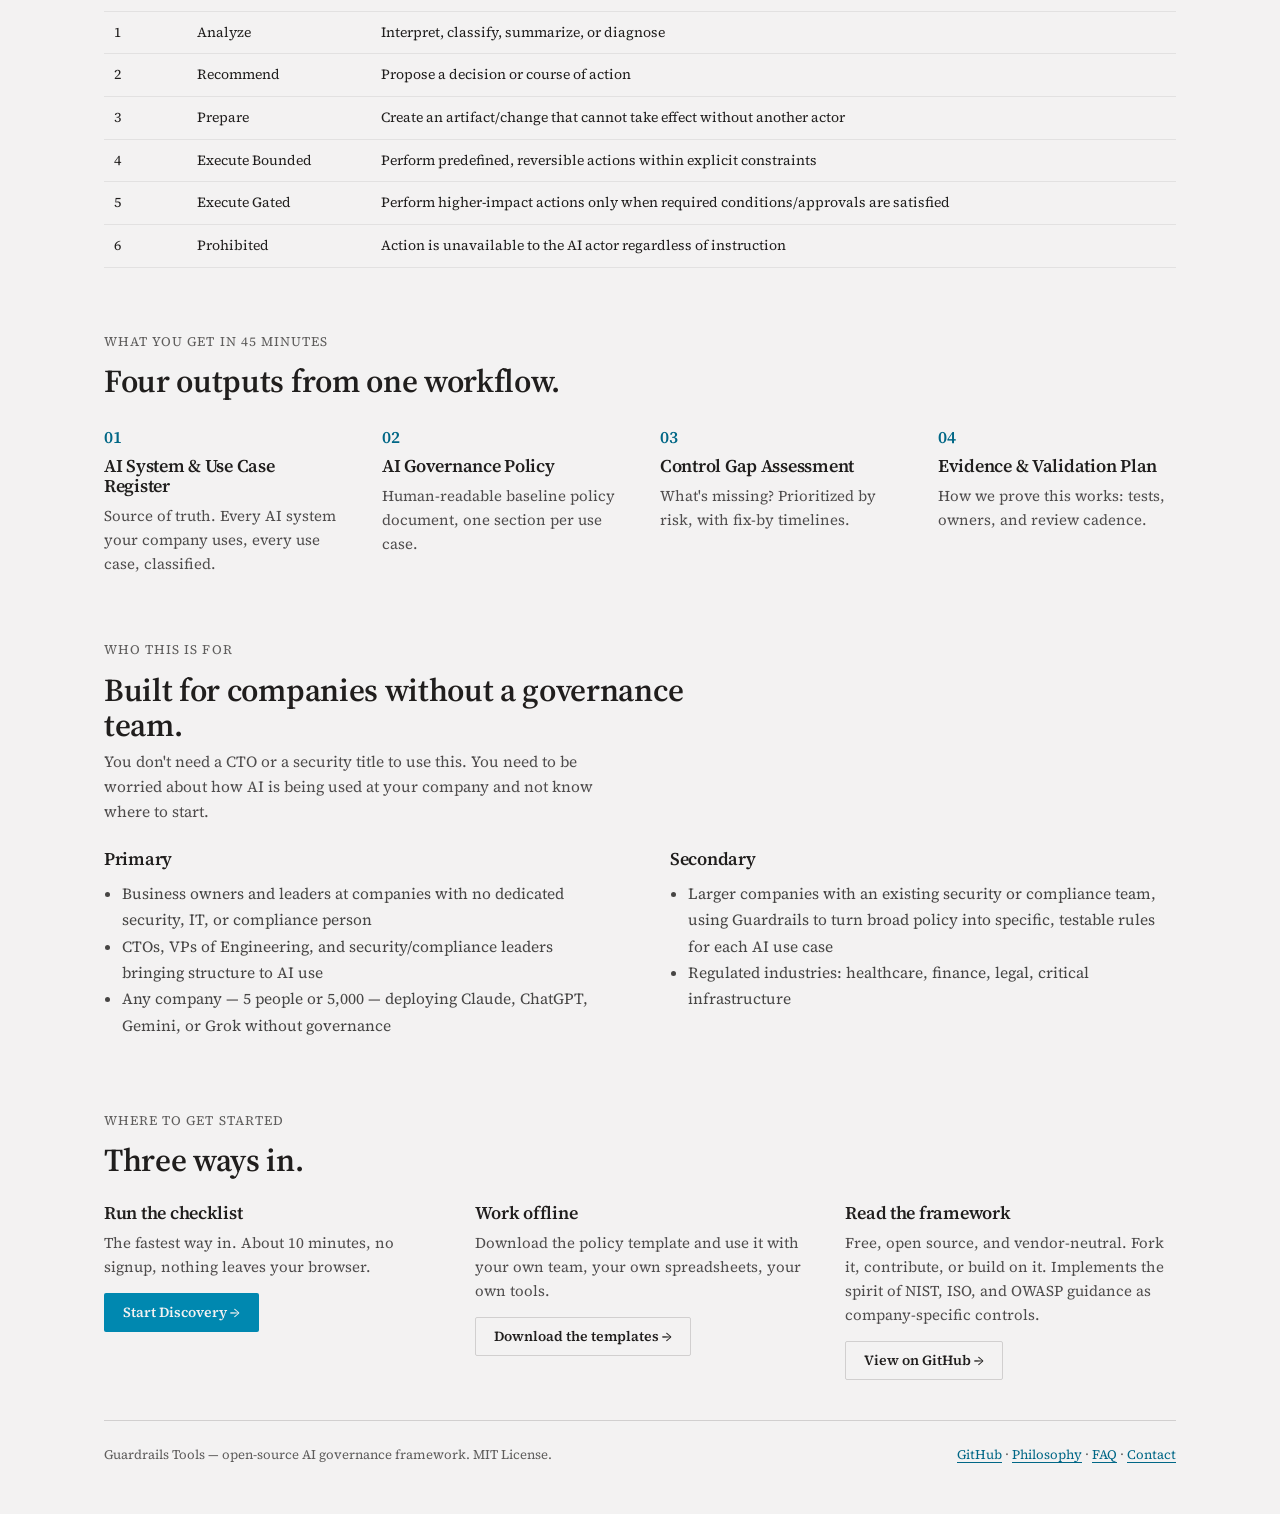
==== commit d45697b8: "Restructure homepage CTA hierarchy; nav reorganized around who/why/what/where Implements the homepag" ====
--- a/docs/index.html
+++ b/docs/index.html
@@ -4,7 +4,7 @@
     <meta charset="UTF-8">
     <meta name="viewport" content="width=device-width, initial-scale=1.0">
     <title>Guardrails Tools — AI Governance Framework</title>
-    <meta name="description" content="Know what your AI can do. Control what it's allowed to do. Prove what it actually did. Free, open-source AI governance framework — 45-minute workflow, machine-readable policy.">
+    <meta name="description" content="Know what your AI can do. Control what it's allowed to do. Prove what it actually did. Free, open-source AI governance framework — 45-minute workflow, policy templates, and a free discovery checklist.">
     <meta name="keywords" content="AI governance, compliance, guardrails, policy, AI safety, authority ladder">
     <meta name="author" content="Guardrails Tools">
 
@@ -25,10 +25,10 @@
 <body class="bs-page">
     <nav class="nav">
         <span class="nav-brand">Guardrails Tools</span>
-        <a href="#problem">Problem</a>
-        <a href="#ladder">Authority ladder</a>
-        <a href="#outputs">Outputs</a>
-        <a href="why-ai-needs-boundaries.html">Philosophy</a>
+        <a href="#audience">Who it's for</a>
+        <a href="why-ai-needs-boundaries.html">Why it matters</a>
+        <a href="#how-it-works">What you'll do</a>
+        <a href="#get-started">Get started</a>
         <a href="faq.html">FAQ</a>
         <a href="https://github.com/guardrails-tools-ai/guardrails-tools" target="_blank" rel="noopener">GitHub</a>
         <a class="btn btn-primary" href="discover/" style="margin-left:12px">Start Discovery</a>
@@ -43,11 +43,11 @@
             <span style="display:block">Prove what it actually did.</span>
         </h1>
         <p style="font-size:17px;line-height:1.65;max-width:62ch;color:color-mix(in srgb, var(--color-text) 82%, transparent);margin:28px 0 0">
-            Your team is using Claude, ChatGPT, Gemini, or Grok. Without governance, one compromised connection, one tired engineer, one angry customer can break compliance or lose data. Guardrails makes it explicit: what this AI can access, what it's allowed to do, and how we prove it followed the rules. 45-minute workflow. Machine-readable policy. Works for startups and enterprises. Free. Open source.
+            Your team is using Claude, ChatGPT, Gemini, or Grok. Without governance, one compromised connection, one tired engineer, one angry customer can break compliance or lose data. Guardrails makes it explicit: what this AI can access, what it's allowed to do, and how we prove it followed the rules. 45-minute workflow. Policy templates. Works for startups and enterprises. Free. Open source.
         </p>
         <div style="display:flex;gap:15px;flex-wrap:wrap;margin-top:28px">
             <a class="btn btn-primary" href="discover/">Start Discovery — 10 min, no signup →</a>
-            <a class="btn btn-ghost" href="https://github.com/guardrails-tools-ai/guardrails-tools" target="_blank" rel="noopener">View on GitHub</a>
+            <a class="btn btn-ghost" href="#how-it-works">See how it works</a>
         </div>
     </header>
 
@@ -68,6 +68,20 @@
         </div>
     </section>
 
+    <section id="how-it-works" style="padding:40px 0 8px">
+        <span class="eyebrow">Not sure you're ready? You don't need to be.</span>
+        <h2 style="font-size:clamp(24px,3vw,32px);letter-spacing:-0.01em;margin:0 0 6px;max-width:42ch">You don't need to know how to govern AI before you start.</h2>
+        <p style="font-size:15.5px;line-height:1.6;max-width:62ch;color:color-mix(in srgb, var(--color-text) 78%, transparent);margin:0 0 20px">You don't need a security team, a finished policy, or a complete list of every AI tool your company uses. Start with what you actually know — the discovery checklist walks you through the rest, in plain language, in about 10 minutes:</p>
+        <ul style="margin:0 0 24px 18px;font-size:15.5px;line-height:1.8;color:color-mix(in srgb, var(--color-text) 82%, transparent)">
+            <li>Where AI is actually operating — including tools you might not think of as "AI"</li>
+            <li>What each one can access, and what it's allowed to do</li>
+            <li>What could go wrong if it makes a mistake</li>
+            <li>How much authority it should have</li>
+            <li>What controls, approvals, and evidence you need</li>
+        </ul>
+        <a class="btn btn-primary" href="discover/">Start Discovery →</a>
+    </section>
+
     <section id="where" style="padding:40px 0 8px">
         <span class="eyebrow">Any AI, anywhere it shows up</span>
         <h2 style="font-size:clamp(24px,3vw,32px);letter-spacing:-0.01em;margin:0 0 6px;max-width:40ch">Works with what you already use.</h2>
@@ -92,32 +106,32 @@
             <div class="card">
                 <span class="card-kicker">3:00 AM</span>
                 <h3 class="card-title">The DBA</h3>
-                <p class="card-body">Production database down. Panicked. Asks Claude to fix it. Claude has prod credentials. No guardrails. Database corrupted. Nobody knows: Claude did it? DBA did it? No audit trail.</p>
+                <p class="card-body">Production database down. Panicked, an engineer asks Claude to fix it. If Claude has standing prod credentials and no boundary exists, a wrong command can corrupt the database — and without an audit trail, nobody can prove whether Claude or the engineer made the call.</p>
             </div>
             <div class="card">
                 <span class="card-kicker">10:00 AM</span>
                 <h3 class="card-title">The recruiter</h3>
-                <p class="card-body">Uploads 50 applicant résumés to ChatGPT to screen candidates. Personal ChatGPT account. No governance. Applicant data now on OpenAI servers. GDPR violation.</p>
+                <p class="card-body">Uploads 50 applicant résumés to a personal ChatGPT account to screen candidates faster. If that data includes regulated personal information and there's no data processing agreement in place, that can create a GDPR or CCPA compliance risk.</p>
             </div>
             <div class="card">
                 <span class="card-kicker">Quarter-end</span>
                 <h3 class="card-title">The finance analyst</h3>
-                <p class="card-body">Pastes unreleased financial projections into Claude to "sense check" the forecast. Quarter-end projections are material non-public information. Insider trading exposure. Regulator liability.</p>
+                <p class="card-body">Pastes unreleased quarter-end projections into Claude to sense-check the forecast. If that counts as material non-public information and it's shared with a third-party service without controls, it can create insider-trading exposure and regulatory liability.</p>
             </div>
             <div class="card">
                 <span class="card-kicker">Support queue</span>
                 <h3 class="card-title">The support agent</h3>
-                <p class="card-body">Customer is furious. AI suggests an exception to company policy. Support agent accepts it. Now the company honored a policy exception. Customer expects it. Company liable.</p>
+                <p class="card-body">A customer is furious. An AI tool suggests bending policy to resolve it. If the agent accepts that suggestion without authority to grant exceptions, the company can end up honoring a commitment it never approved — and liable for the precedent it sets.</p>
             </div>
             <div class="card">
                 <span class="card-kicker">Sev-1</span>
                 <h3 class="card-title">The autonomous ops agent</h3>
-                <p class="card-body">Deployed to handle Sev-1 incidents. Has prod access. Incident occurs. Agent attempts action outside its intended scope. Security controls didn't exist. System compromised.</p>
+                <p class="card-body">Deployed to handle Sev-1 incidents with production access. During a real incident it attempts an action outside its intended scope. Without technical controls limiting what it can actually do, that can mean the difference between a contained incident and a compromised system.</p>
             </div>
             <div class="card">
                 <span class="card-kicker">Breach</span>
                 <h3 class="card-title">The compromised AI system</h3>
-                <p class="card-body">Critical infrastructure AI should never modify security settings. Attacker compromises the AI's infrastructure. AI gets weaponized. Operator can't tell if it's been exploited. No audit trail.</p>
+                <p class="card-body">An AI with access to critical infrastructure is never supposed to modify security settings. If its underlying infrastructure is compromised, that boundary only holds if it's enforced technically, not just assumed — and without audit logging, an operator may not even know it happened.</p>
             </div>
         </div>
         <figure style="padding:44px 0 8px;margin:0">
@@ -209,17 +223,33 @@
             <div>
                 <h3 style="font-size:18px;margin:0 0 12px">Secondary</h3>
                 <ul style="margin:0;padding-left:18px;font-size:15.5px;line-height:1.7;color:color-mix(in srgb, var(--color-text) 82%, transparent)">
-                    <li>Enterprises with GRC teams, using Guardrails as an operational/control translation layer</li>
+                    <li>Larger companies with an existing security or compliance team, using Guardrails to turn broad policy into specific, testable rules for each AI use case</li>
                     <li>Regulated industries: healthcare, finance, legal, critical infrastructure</li>
                 </ul>
             </div>
         </div>
     </section>
 
-    <section style="padding:64px 0 40px">
-        <h3 style="font-size:22px;margin:0 0 12px;max-width:36ch">For developers</h3>
-        <p style="font-size:15.5px;line-height:1.65;max-width:62ch;color:color-mix(in srgb, var(--color-text) 82%, transparent);margin:0 0 24px">Guardrails is the governance framework beneath NIST, ISO, and OWASP. Not replacing them. Implementing them. We turn abstract AI governance requirements into company-specific controls, enforcement rules, and audit evidence.</p>
-        <a class="btn btn-primary" href="https://github.com/guardrails-tools-ai/guardrails-tools" target="_blank" rel="noopener">View on GitHub</a>
+    <section id="get-started" style="padding:64px 0 40px">
+        <span class="eyebrow">Where to get started</span>
+        <h2 style="font-size:clamp(24px,3vw,32px);letter-spacing:-0.01em;margin:0 0 24px;max-width:40ch">Three ways in.</h2>
+        <div class="outputs-grid">
+            <div>
+                <h3 style="font-size:18px;margin:0 0 8px">Run the checklist</h3>
+                <p style="font-size:15px;line-height:1.6;color:color-mix(in srgb, var(--color-text) 78%, transparent);margin:0 0 14px">The fastest way in. About 10 minutes, no signup, nothing leaves your browser.</p>
+                <a class="btn btn-primary" href="discover/">Start Discovery →</a>
+            </div>
+            <div>
+                <h3 style="font-size:18px;margin:0 0 8px">Work offline</h3>
+                <p style="font-size:15px;line-height:1.6;color:color-mix(in srgb, var(--color-text) 78%, transparent);margin:0 0 14px">Download the policy template and use it with your own team, your own spreadsheets, your own tools.</p>
+                <a class="btn btn-secondary" href="https://github.com/guardrails-tools-ai/guardrails-tools/blob/main/templates/policy-template-base.md" target="_blank" rel="noopener">Download the templates →</a>
+            </div>
+            <div>
+                <h3 style="font-size:18px;margin:0 0 8px">Read the framework</h3>
+                <p style="font-size:15px;line-height:1.6;color:color-mix(in srgb, var(--color-text) 78%, transparent);margin:0 0 14px">Free, open source, and vendor-neutral. Fork it, contribute, or build on it. Implements the spirit of NIST, ISO, and OWASP guidance as company-specific controls.</p>
+                <a class="btn btn-secondary" href="https://github.com/guardrails-tools-ai/guardrails-tools" target="_blank" rel="noopener">View on GitHub →</a>
+            </div>
+        </div>
     </section>
 
     <footer class="bs-footer">
--- a/docs/style.css
+++ b/docs/style.css
@@ -133,6 +133,18 @@
 
 .bs-page .btn-ghost:hover {
     background: color-mix(in srgb, var(--color-accent) 10%, transparent);
+}
+
+.bs-page .btn-secondary {
+    border-color: var(--color-divider);
+}
+
+.bs-page .btn-secondary:hover {
+    background: color-mix(in srgb, var(--color-text) 7%, transparent);
+}
+
+.bs-page .btn-secondary:active {
+    background: color-mix(in srgb, var(--color-text) 14%, transparent);
 }
 
 /* Status strip */
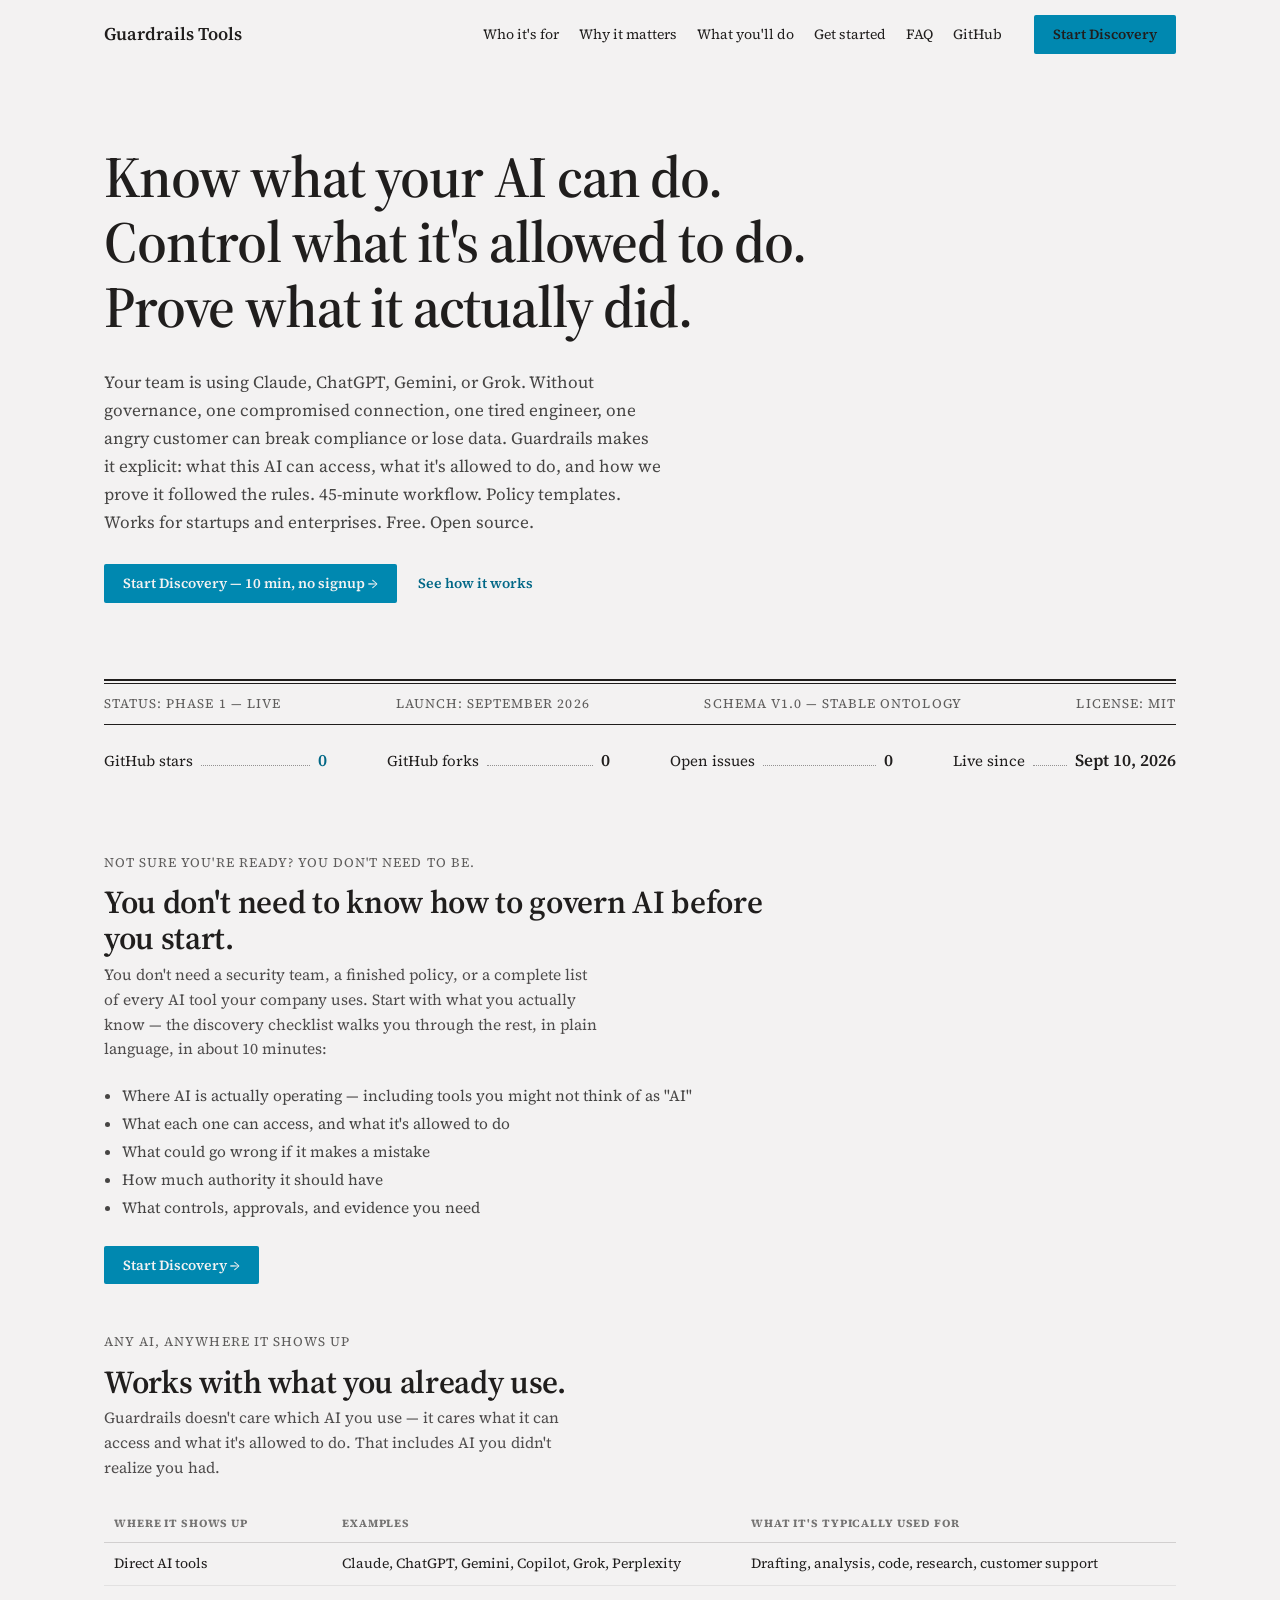
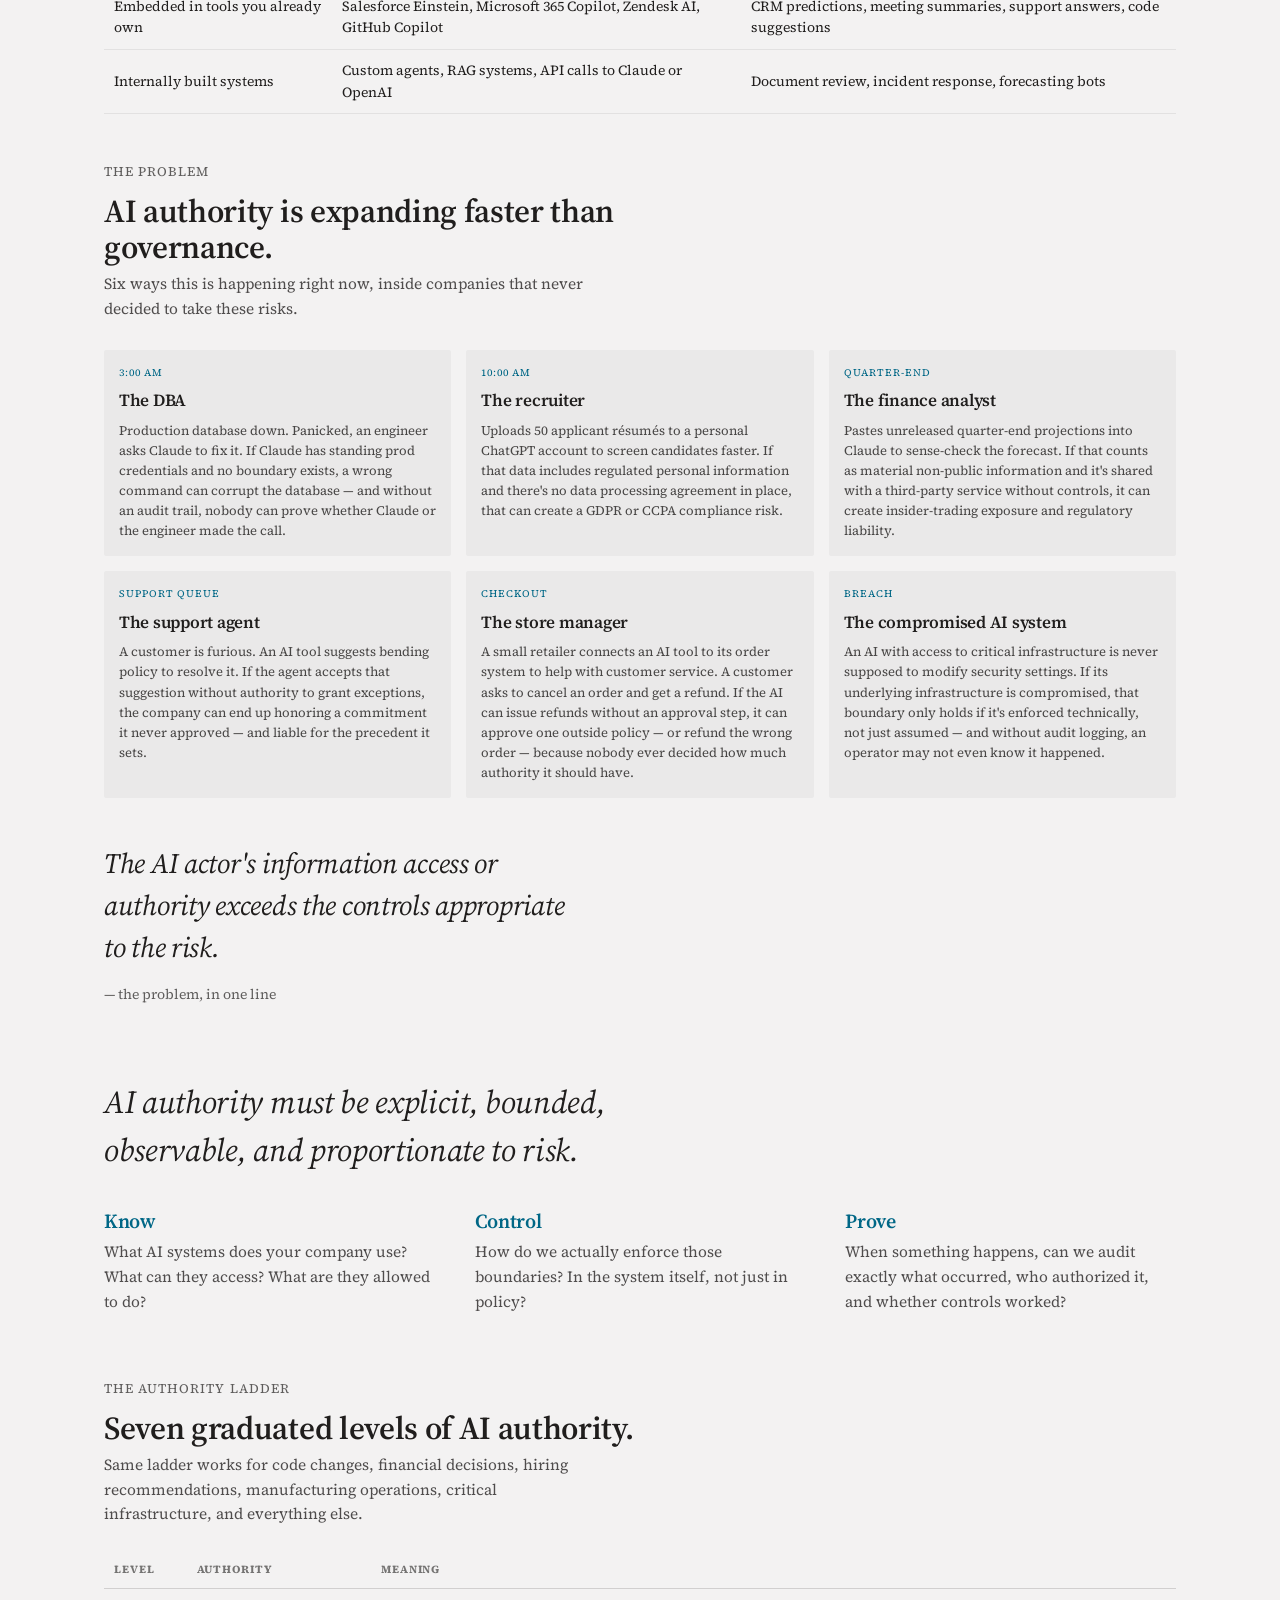
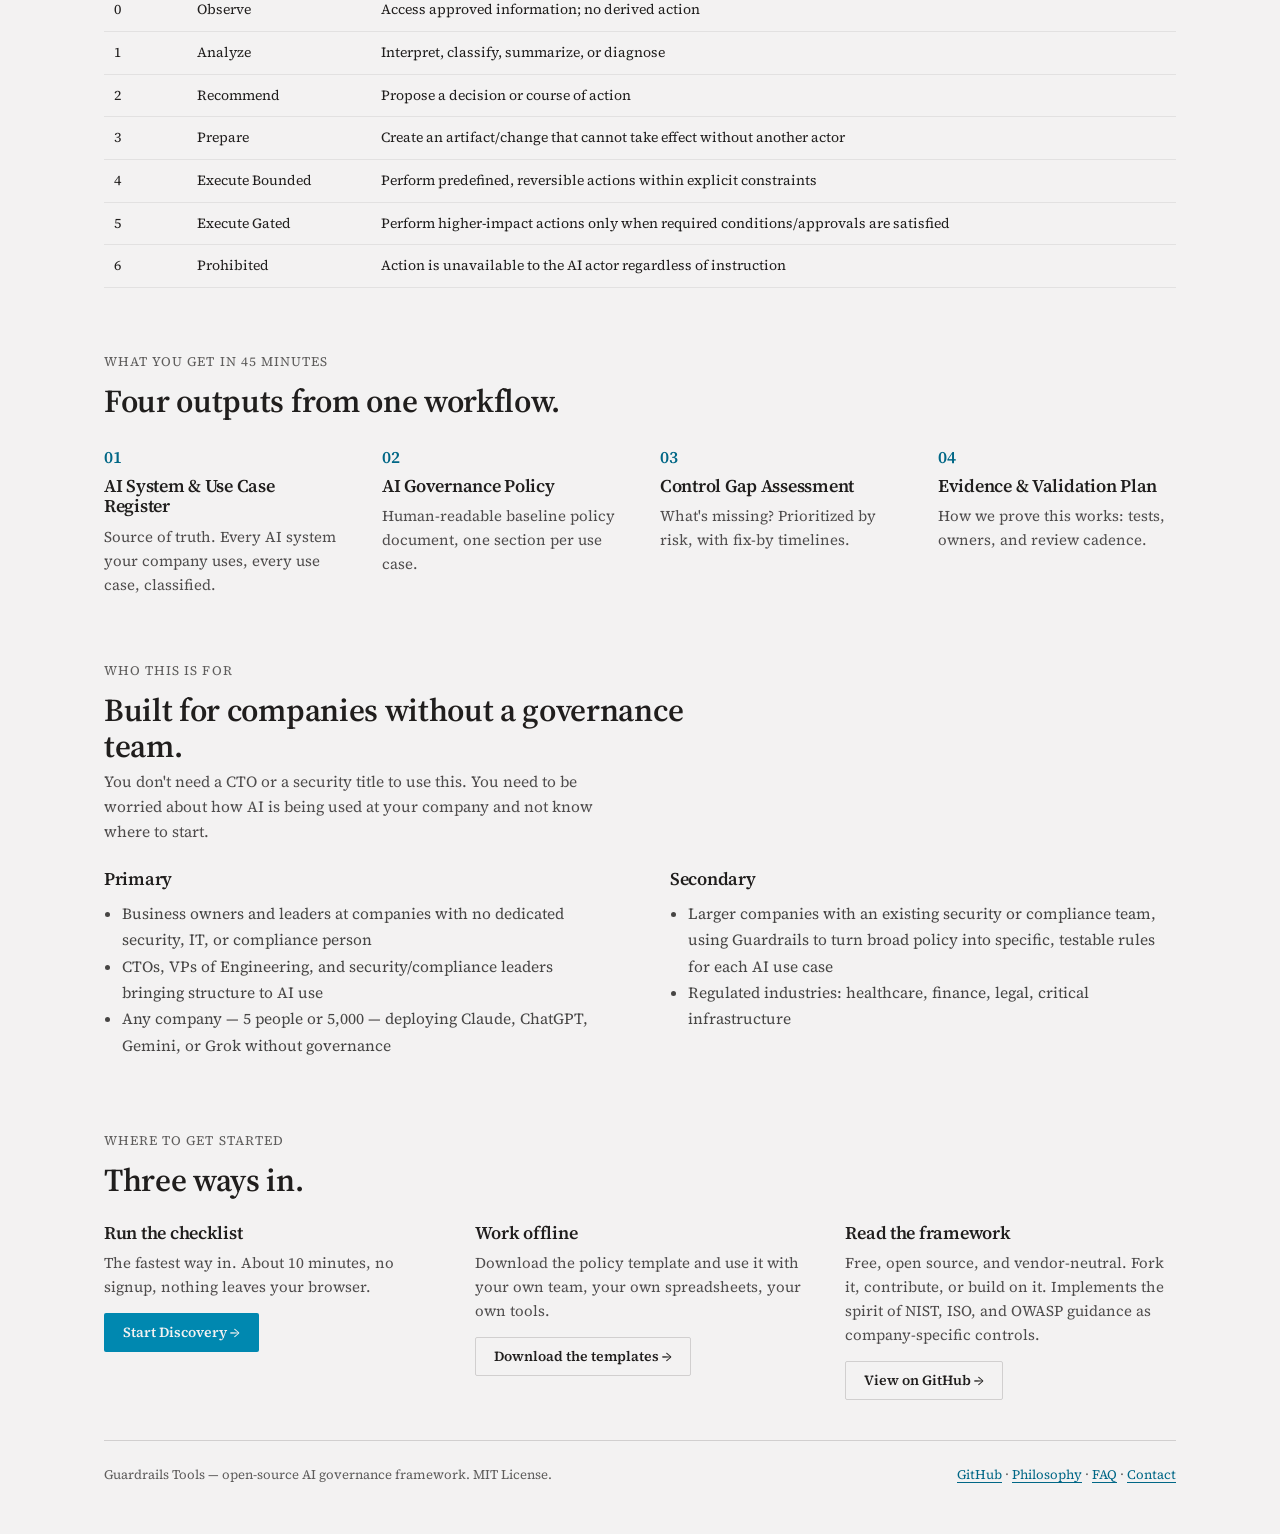
==== commit 658cb27a: "Replace autonomous ops agent risk card with retail refund/order example Broadens the risk section's " ====
--- a/docs/index.html
+++ b/docs/index.html
@@ -124,9 +124,9 @@
                 <p class="card-body">A customer is furious. An AI tool suggests bending policy to resolve it. If the agent accepts that suggestion without authority to grant exceptions, the company can end up honoring a commitment it never approved — and liable for the precedent it sets.</p>
             </div>
             <div class="card">
-                <span class="card-kicker">Sev-1</span>
-                <h3 class="card-title">The autonomous ops agent</h3>
-                <p class="card-body">Deployed to handle Sev-1 incidents with production access. During a real incident it attempts an action outside its intended scope. Without technical controls limiting what it can actually do, that can mean the difference between a contained incident and a compromised system.</p>
+                <span class="card-kicker">Checkout</span>
+                <h3 class="card-title">The store manager</h3>
+                <p class="card-body">A small retailer connects an AI tool to its order system to help with customer service. A customer asks to cancel an order and get a refund. If the AI can issue refunds without an approval step, it can approve one outside policy — or refund the wrong order — because nobody ever decided how much authority it should have.</p>
             </div>
             <div class="card">
                 <span class="card-kicker">Breach</span>
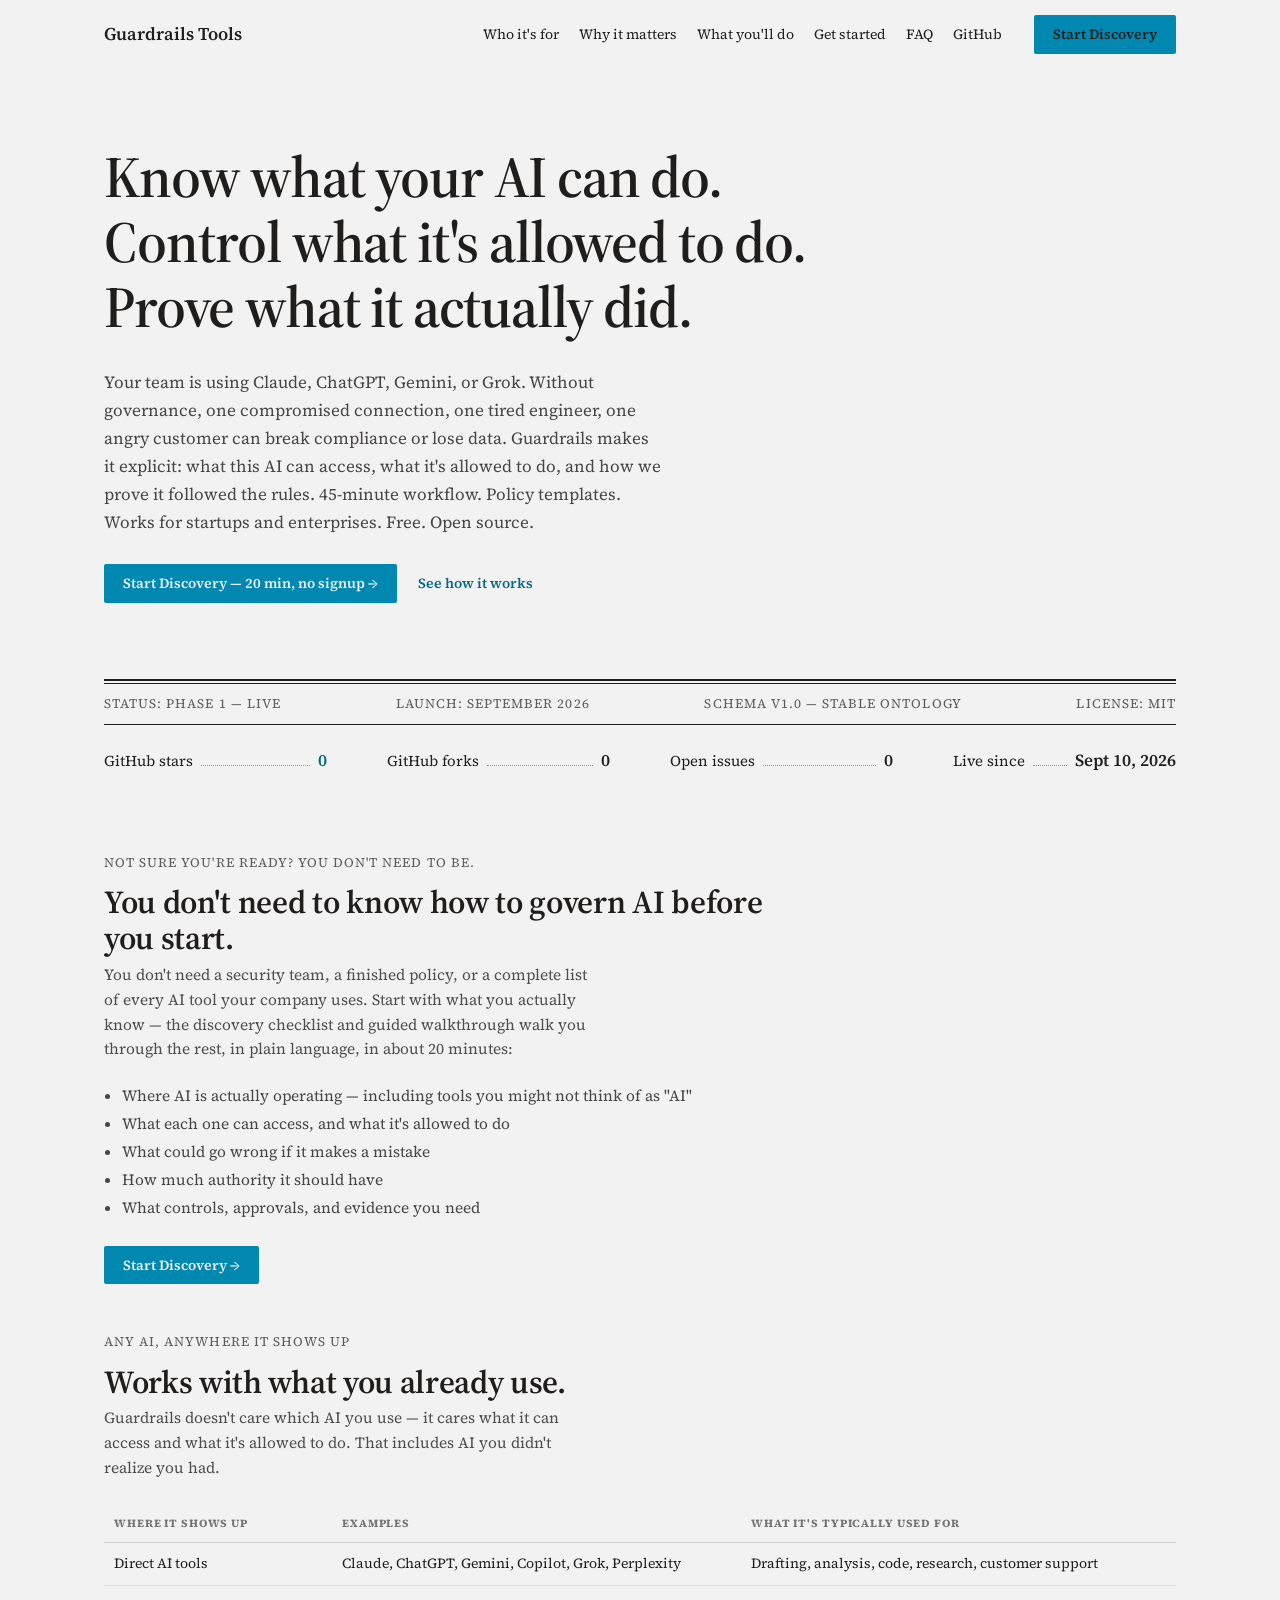
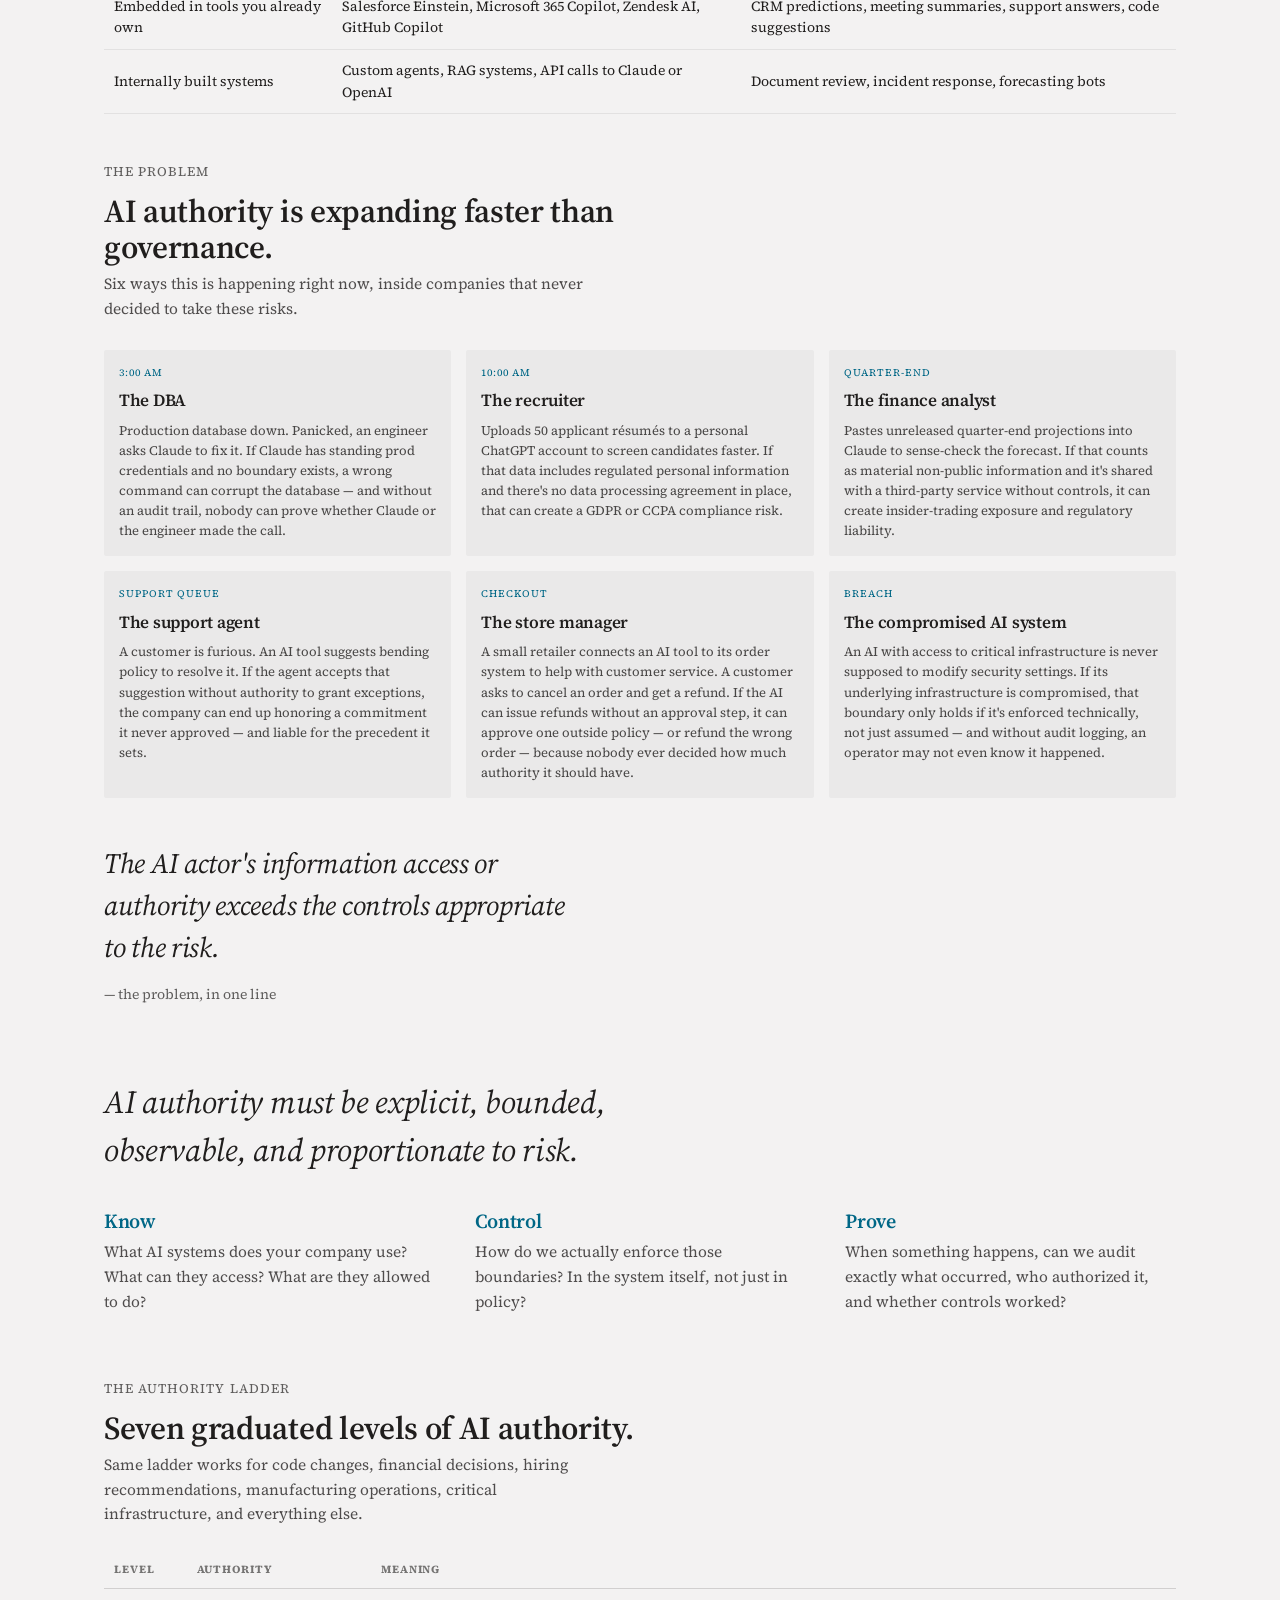
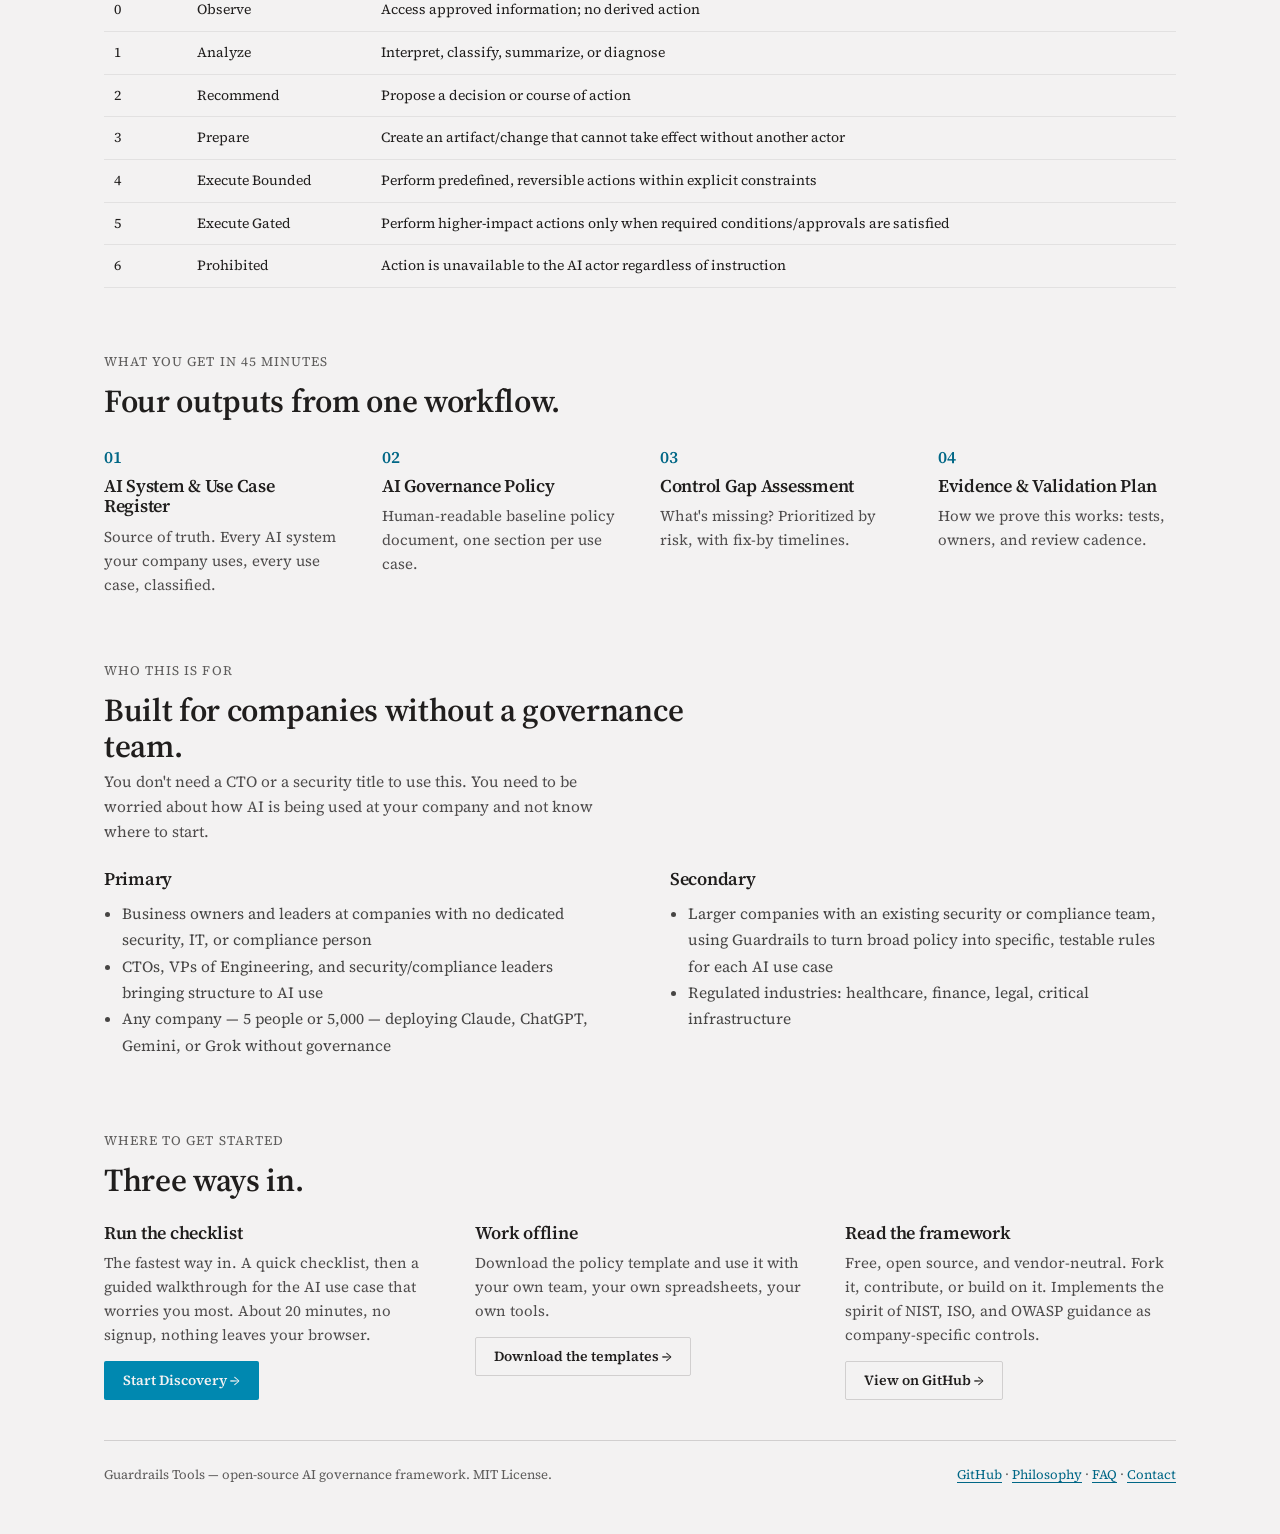
==== commit 14a92257: "Add guided walkthrough (See -> Do -> Risk -> Controls) to Discovery Replaces the checklist-only MVP " ====
--- a/docs/index.html
+++ b/docs/index.html
@@ -46,7 +46,7 @@
             Your team is using Claude, ChatGPT, Gemini, or Grok. Without governance, one compromised connection, one tired engineer, one angry customer can break compliance or lose data. Guardrails makes it explicit: what this AI can access, what it's allowed to do, and how we prove it followed the rules. 45-minute workflow. Policy templates. Works for startups and enterprises. Free. Open source.
         </p>
         <div style="display:flex;gap:15px;flex-wrap:wrap;margin-top:28px">
-            <a class="btn btn-primary" href="discover/">Start Discovery — 10 min, no signup →</a>
+            <a class="btn btn-primary" href="discover/">Start Discovery — 20 min, no signup →</a>
             <a class="btn btn-ghost" href="#how-it-works">See how it works</a>
         </div>
     </header>
@@ -71,7 +71,7 @@
     <section id="how-it-works" style="padding:40px 0 8px">
         <span class="eyebrow">Not sure you're ready? You don't need to be.</span>
         <h2 style="font-size:clamp(24px,3vw,32px);letter-spacing:-0.01em;margin:0 0 6px;max-width:42ch">You don't need to know how to govern AI before you start.</h2>
-        <p style="font-size:15.5px;line-height:1.6;max-width:62ch;color:color-mix(in srgb, var(--color-text) 78%, transparent);margin:0 0 20px">You don't need a security team, a finished policy, or a complete list of every AI tool your company uses. Start with what you actually know — the discovery checklist walks you through the rest, in plain language, in about 10 minutes:</p>
+        <p style="font-size:15.5px;line-height:1.6;max-width:62ch;color:color-mix(in srgb, var(--color-text) 78%, transparent);margin:0 0 20px">You don't need a security team, a finished policy, or a complete list of every AI tool your company uses. Start with what you actually know — the discovery checklist and guided walkthrough walk you through the rest, in plain language, in about 20 minutes:</p>
         <ul style="margin:0 0 24px 18px;font-size:15.5px;line-height:1.8;color:color-mix(in srgb, var(--color-text) 82%, transparent)">
             <li>Where AI is actually operating — including tools you might not think of as "AI"</li>
             <li>What each one can access, and what it's allowed to do</li>
@@ -236,7 +236,7 @@
         <div class="outputs-grid">
             <div>
                 <h3 style="font-size:18px;margin:0 0 8px">Run the checklist</h3>
-                <p style="font-size:15px;line-height:1.6;color:color-mix(in srgb, var(--color-text) 78%, transparent);margin:0 0 14px">The fastest way in. About 10 minutes, no signup, nothing leaves your browser.</p>
+                <p style="font-size:15px;line-height:1.6;color:color-mix(in srgb, var(--color-text) 78%, transparent);margin:0 0 14px">The fastest way in. A quick checklist, then a guided walkthrough for the AI use case that worries you most. About 20 minutes, no signup, nothing leaves your browser.</p>
                 <a class="btn btn-primary" href="discover/">Start Discovery →</a>
             </div>
             <div>
--- a/docs/style.css
+++ b/docs/style.css
@@ -750,6 +750,138 @@
 
 .bs-page .discover-banner a {
     font-weight: 600;
+}
+
+/* Guided walkthrough (See -> Do -> Risk -> Controls) */
+
+.bs-page .pick-list .pick-item {
+    flex-direction: column;
+    align-items: flex-start;
+    gap: 2px;
+    border: 1px solid var(--color-divider);
+    border-radius: var(--radius-md);
+    padding: 12px 14px;
+    margin-bottom: 8px;
+}
+
+.bs-page .pick-list .pick-item input {
+    position: absolute;
+    opacity: 0;
+    pointer-events: none;
+}
+
+.bs-page .pick-list .pick-item .name {
+    font-family: var(--font-heading);
+    font-weight: var(--font-heading-weight);
+    font-size: 15.5px;
+}
+
+.bs-page .pick-list .pick-item .meta {
+    font-size: 13px;
+    color: color-mix(in srgb, var(--color-text) 65%, transparent);
+}
+
+.bs-page .pick-list .pick-item:has(input:checked) {
+    border-color: var(--color-accent);
+    background: color-mix(in srgb, var(--color-accent) 6%, transparent);
+}
+
+.bs-page .unsure-panel {
+    margin: 4px 0 24px;
+    padding: 16px 18px;
+    background: var(--color-surface);
+    border-radius: var(--radius-md);
+    border-left: 3px solid var(--color-accent);
+    font-size: 14px;
+    line-height: 1.6;
+}
+
+.bs-page .unsure-panel p {
+    margin: 0 0 8px;
+}
+
+.bs-page .unsure-panel ul {
+    margin: 0 0 12px;
+    padding-left: 20px;
+}
+
+.bs-page .unsure-panel ul li {
+    margin-bottom: 3px;
+}
+
+.bs-page .unsure-actions {
+    display: flex;
+    flex-wrap: wrap;
+    align-items: center;
+    gap: 10px 16px;
+}
+
+.bs-page .summary-status {
+    display: flex;
+    flex-wrap: wrap;
+    align-items: center;
+    gap: 12px;
+    margin: 4px 0 28px;
+}
+
+.bs-page .status-badge {
+    display: inline-block;
+    font-family: var(--font-heading);
+    font-weight: var(--font-heading-weight);
+    font-size: 15px;
+    padding: 6px 14px;
+    border-radius: 999px;
+    background: var(--color-surface);
+}
+
+.bs-page .status-badge.status-incomplete {
+    background: color-mix(in srgb, var(--color-accent-2) 12%, transparent);
+}
+
+.bs-page .status-badge.status-complete-monitor {
+    background: color-mix(in srgb, #b8860b 14%, transparent);
+}
+
+.bs-page .status-badge.status-complete {
+    background: color-mix(in srgb, var(--color-accent) 14%, transparent);
+}
+
+.bs-page .priority-tag {
+    font-size: 13px;
+    letter-spacing: 0.04em;
+    text-transform: uppercase;
+    color: color-mix(in srgb, var(--color-text) 60%, transparent);
+}
+
+.bs-page .summary-block {
+    margin-bottom: 30px;
+}
+
+.bs-page .summary-block h3 {
+    font-size: 15px;
+    letter-spacing: 0.04em;
+    text-transform: uppercase;
+    color: color-mix(in srgb, var(--color-text) 60%, transparent);
+    margin: 0 0 12px;
+}
+
+.bs-page .gap-list {
+    margin: 0;
+    padding-left: 20px;
+    font-size: 15px;
+    line-height: 1.7;
+}
+
+.bs-page .gap-list .gap-none {
+    list-style: none;
+    margin-left: -20px;
+    font-style: italic;
+    color: color-mix(in srgb, var(--color-text) 60%, transparent);
+}
+
+.bs-page .summary-teaser .teaser-list {
+    margin: 8px 0;
+    padding-left: 20px;
 }
 
 @media (max-width: 768px) {
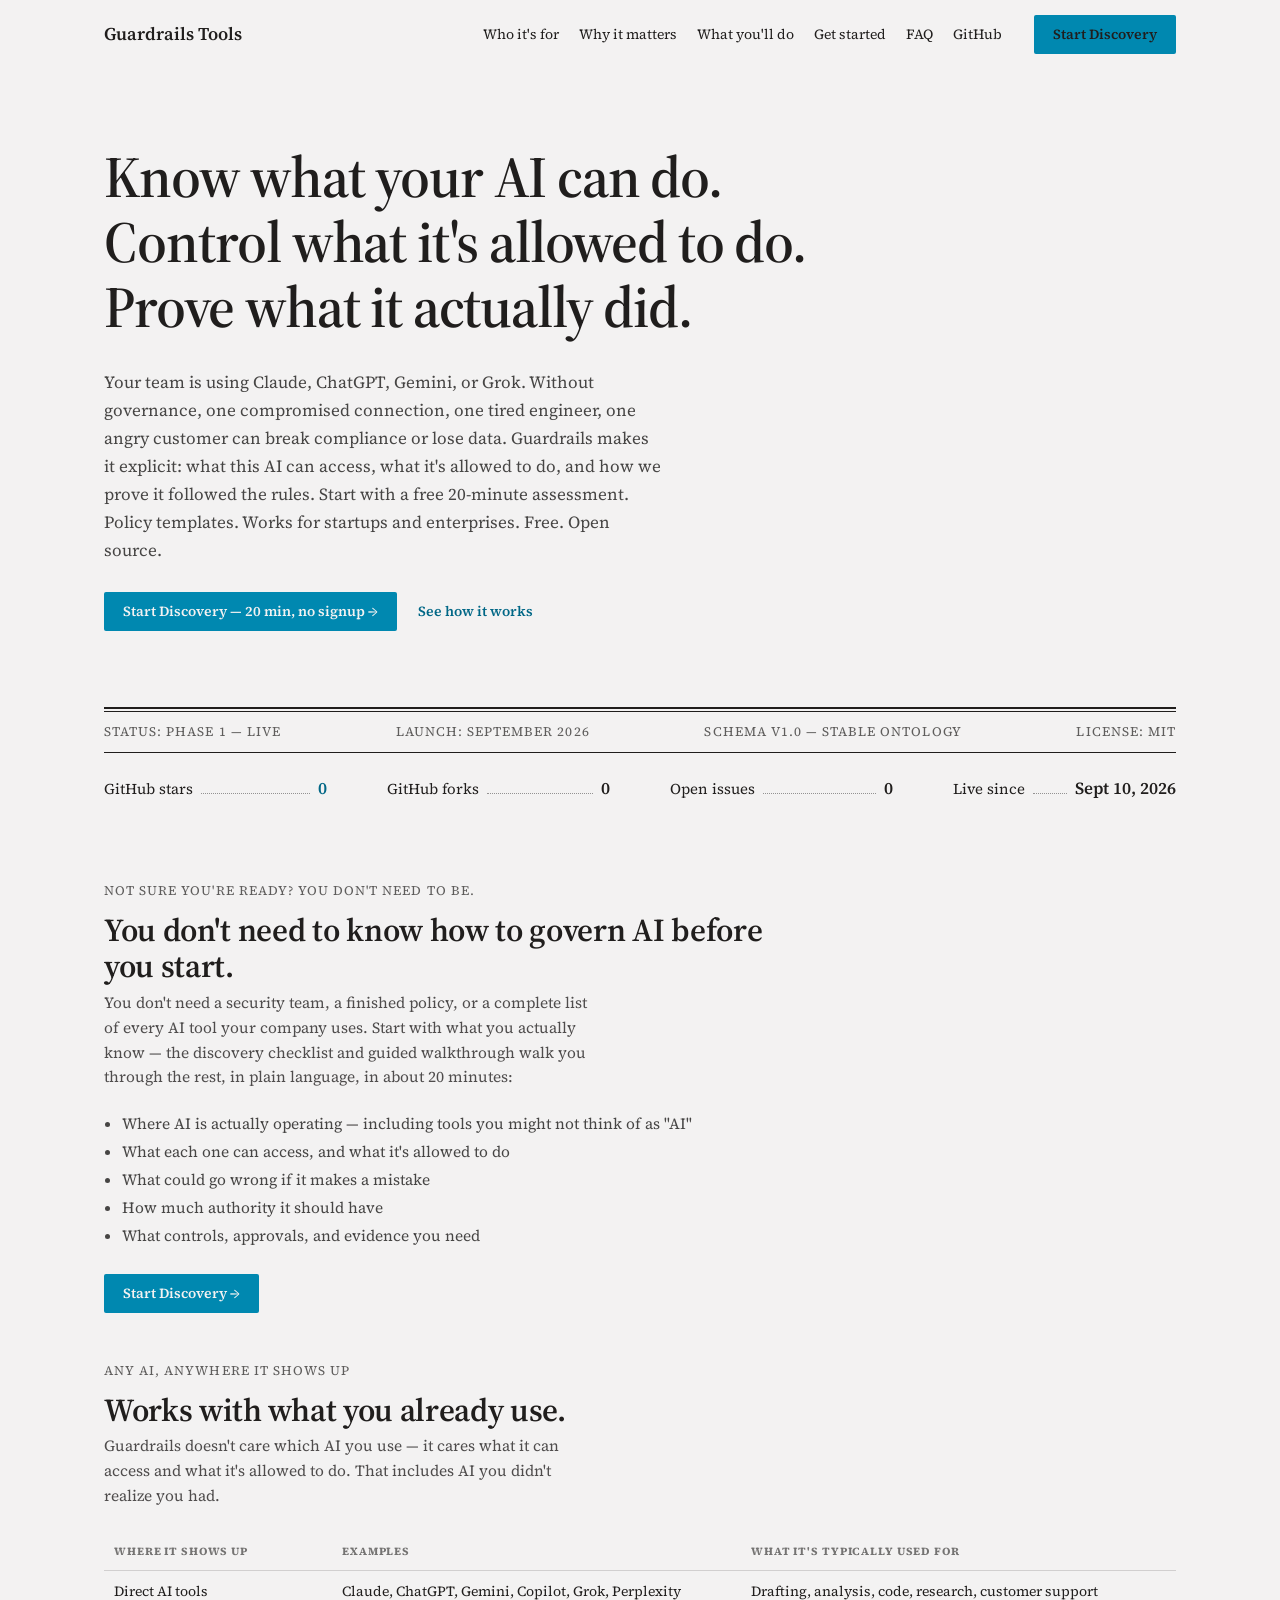
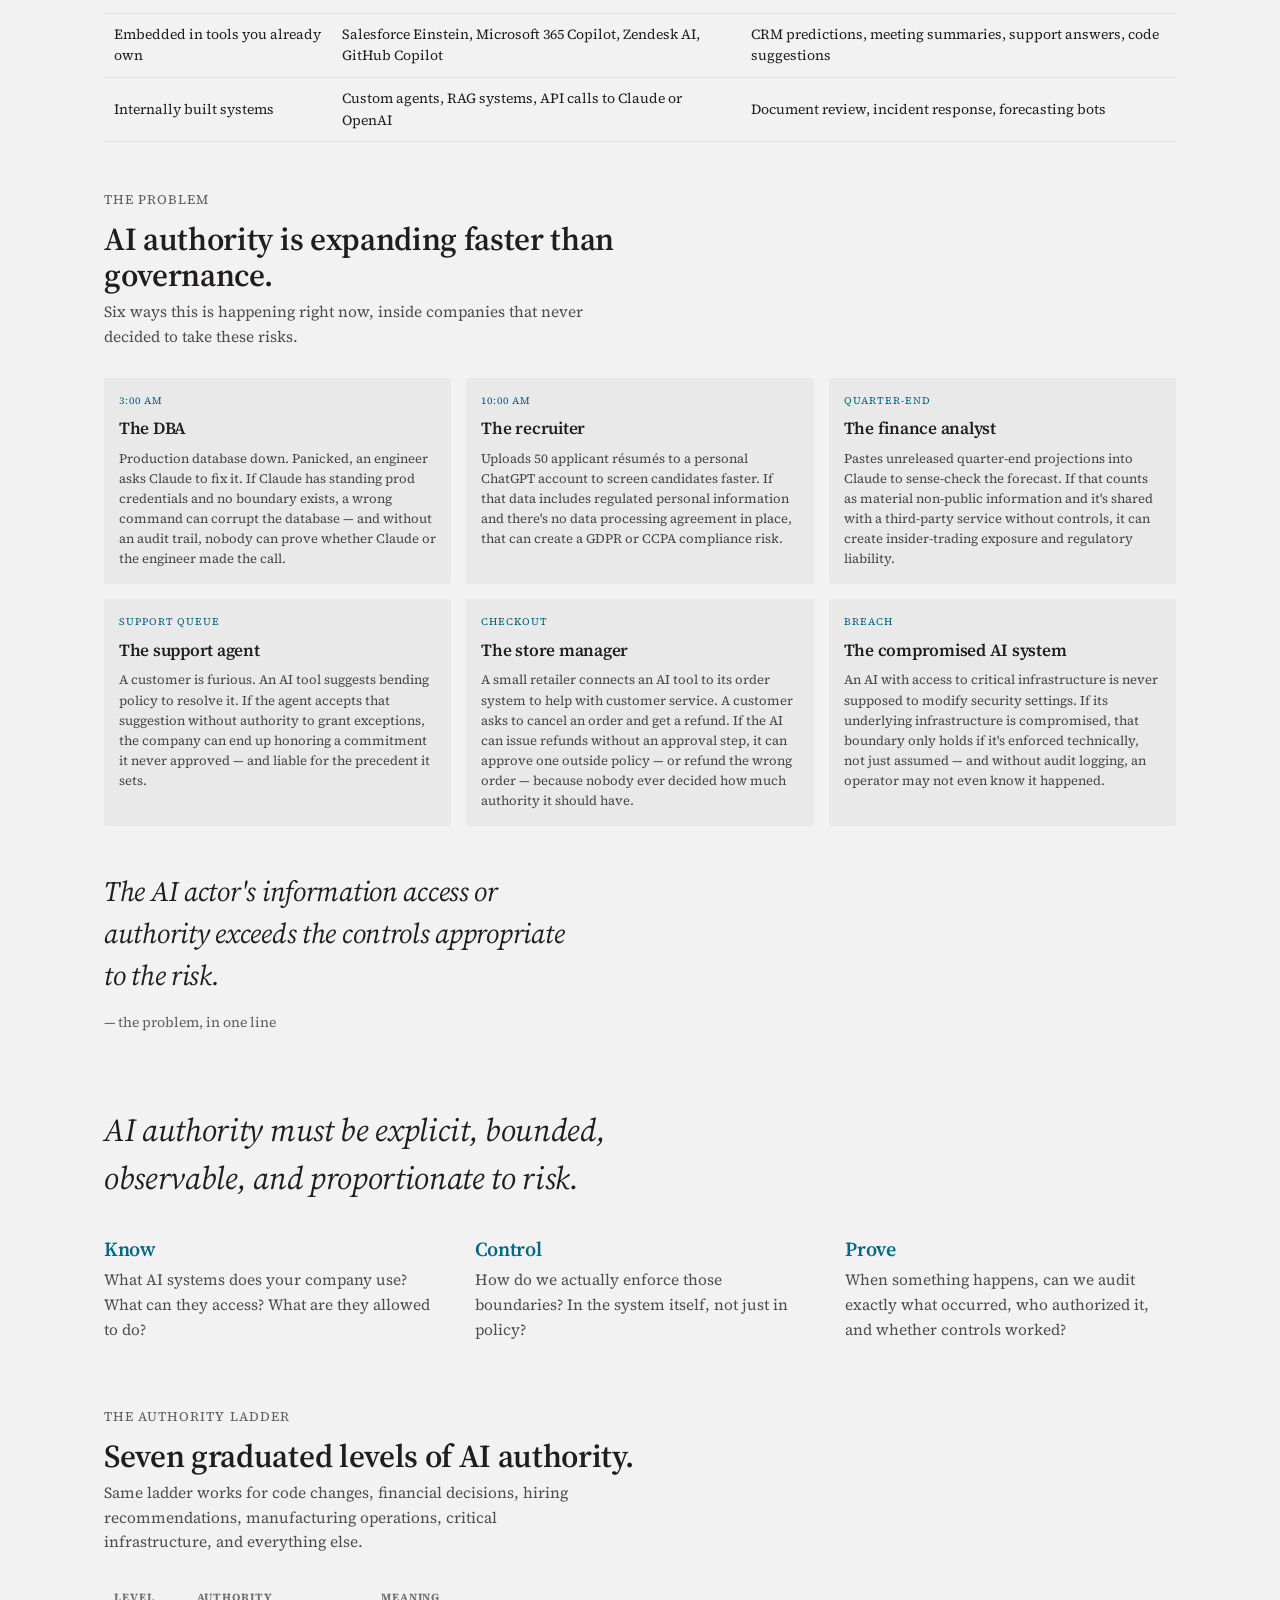
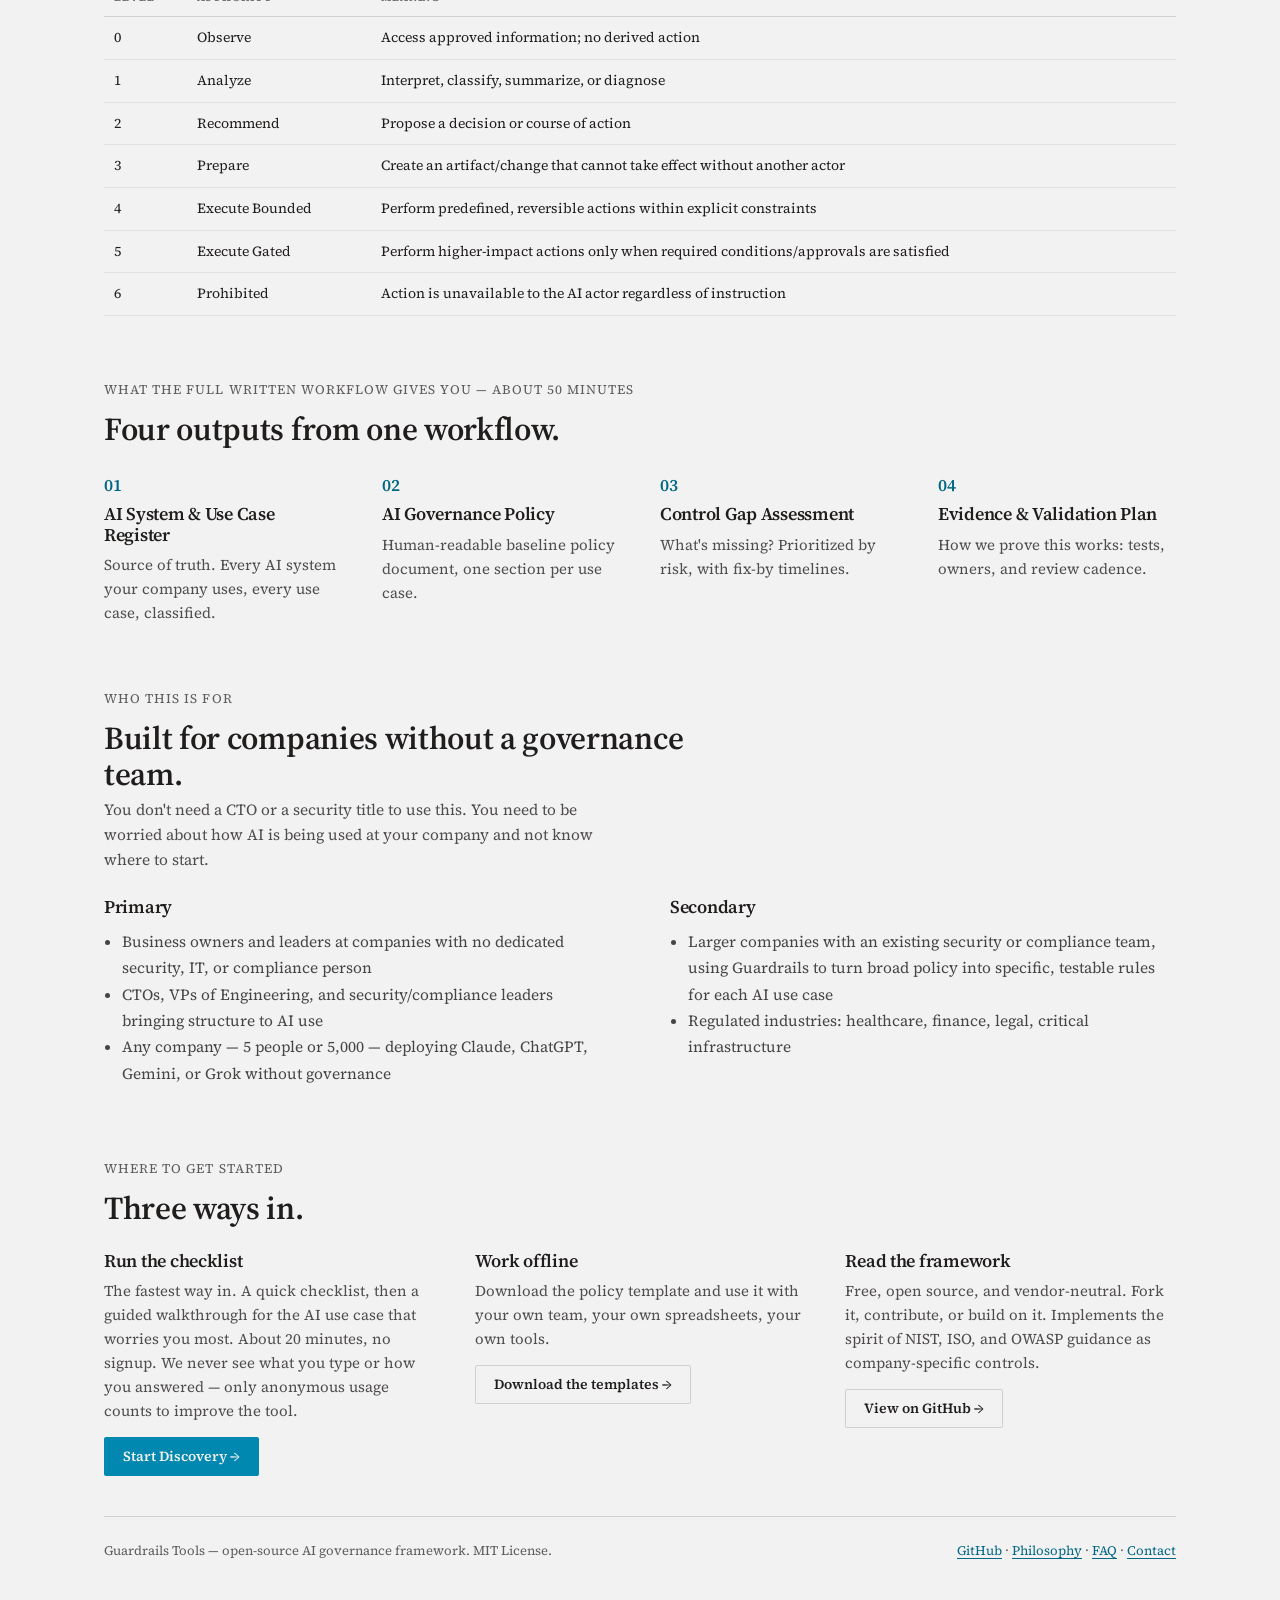
==== commit 10d4aa00: "Add anonymous usage metrics and fix stale 45-minute copy Adds a lightweight, privacy-scoped analytic" ====
--- a/docs/index.html
+++ b/docs/index.html
@@ -4,7 +4,7 @@
     <meta charset="UTF-8">
     <meta name="viewport" content="width=device-width, initial-scale=1.0">
     <title>Guardrails Tools — AI Governance Framework</title>
-    <meta name="description" content="Know what your AI can do. Control what it's allowed to do. Prove what it actually did. Free, open-source AI governance framework — 45-minute workflow, policy templates, and a free discovery checklist.">
+    <meta name="description" content="Know what your AI can do. Control what it's allowed to do. Prove what it actually did. Free, open-source AI governance framework — a free 20-minute discovery assessment, policy templates, and a deeper 50-minute workflow for teams who want it.">
     <meta name="keywords" content="AI governance, compliance, guardrails, policy, AI safety, authority ladder">
     <meta name="author" content="Guardrails Tools">
 
@@ -43,7 +43,7 @@
             <span style="display:block">Prove what it actually did.</span>
         </h1>
         <p style="font-size:17px;line-height:1.65;max-width:62ch;color:color-mix(in srgb, var(--color-text) 82%, transparent);margin:28px 0 0">
-            Your team is using Claude, ChatGPT, Gemini, or Grok. Without governance, one compromised connection, one tired engineer, one angry customer can break compliance or lose data. Guardrails makes it explicit: what this AI can access, what it's allowed to do, and how we prove it followed the rules. 45-minute workflow. Policy templates. Works for startups and enterprises. Free. Open source.
+            Your team is using Claude, ChatGPT, Gemini, or Grok. Without governance, one compromised connection, one tired engineer, one angry customer can break compliance or lose data. Guardrails makes it explicit: what this AI can access, what it's allowed to do, and how we prove it followed the rules. Start with a free 20-minute assessment. Policy templates. Works for startups and enterprises. Free. Open source.
         </p>
         <div style="display:flex;gap:15px;flex-wrap:wrap;margin-top:28px">
             <a class="btn btn-primary" href="discover/">Start Discovery — 20 min, no signup →</a>
@@ -181,7 +181,7 @@
     </section>
 
     <section id="outputs" style="padding:56px 0 8px">
-        <span class="eyebrow">What you get in 45 minutes</span>
+        <span class="eyebrow">What the full written workflow gives you — about 50 minutes</span>
         <h2 style="font-size:clamp(24px,3vw,32px);letter-spacing:-0.01em;margin:0 0 24px;max-width:40ch">Four outputs from one workflow.</h2>
         <div class="outputs-grid">
             <div>
@@ -236,7 +236,7 @@
         <div class="outputs-grid">
             <div>
                 <h3 style="font-size:18px;margin:0 0 8px">Run the checklist</h3>
-                <p style="font-size:15px;line-height:1.6;color:color-mix(in srgb, var(--color-text) 78%, transparent);margin:0 0 14px">The fastest way in. A quick checklist, then a guided walkthrough for the AI use case that worries you most. About 20 minutes, no signup, nothing leaves your browser.</p>
+                <p style="font-size:15px;line-height:1.6;color:color-mix(in srgb, var(--color-text) 78%, transparent);margin:0 0 14px">The fastest way in. A quick checklist, then a guided walkthrough for the AI use case that worries you most. About 20 minutes, no signup. We never see what you type or how you answered — only anonymous usage counts to improve the tool.</p>
                 <a class="btn btn-primary" href="discover/">Start Discovery →</a>
             </div>
             <div>
@@ -258,5 +258,8 @@
     </footer>
 
     </div>
+
+    <script src="metrics.js?v=1"></script>
+    <script>if (window.GTrack) GTrack("page_view", { path: "/" });</script>
 </body>
 </html>
--- a/docs/style.css
+++ b/docs/style.css
@@ -882,6 +882,25 @@
 .bs-page .summary-teaser .teaser-list {
     margin: 8px 0;
     padding-left: 20px;
+}
+
+.bs-page .survey-block {
+    margin: 8px 0 24px;
+    padding: 18px 20px 4px;
+    background: var(--color-surface);
+    border-radius: var(--radius-md);
+}
+
+.bs-page .survey-block h3 {
+    font-size: 15px;
+    letter-spacing: 0.04em;
+    text-transform: uppercase;
+    color: color-mix(in srgb, var(--color-text) 60%, transparent);
+    margin: 0 0 4px;
+}
+
+.bs-page .survey-thanks {
+    margin: -8px 0 24px;
 }
 
 @media (max-width: 768px) {
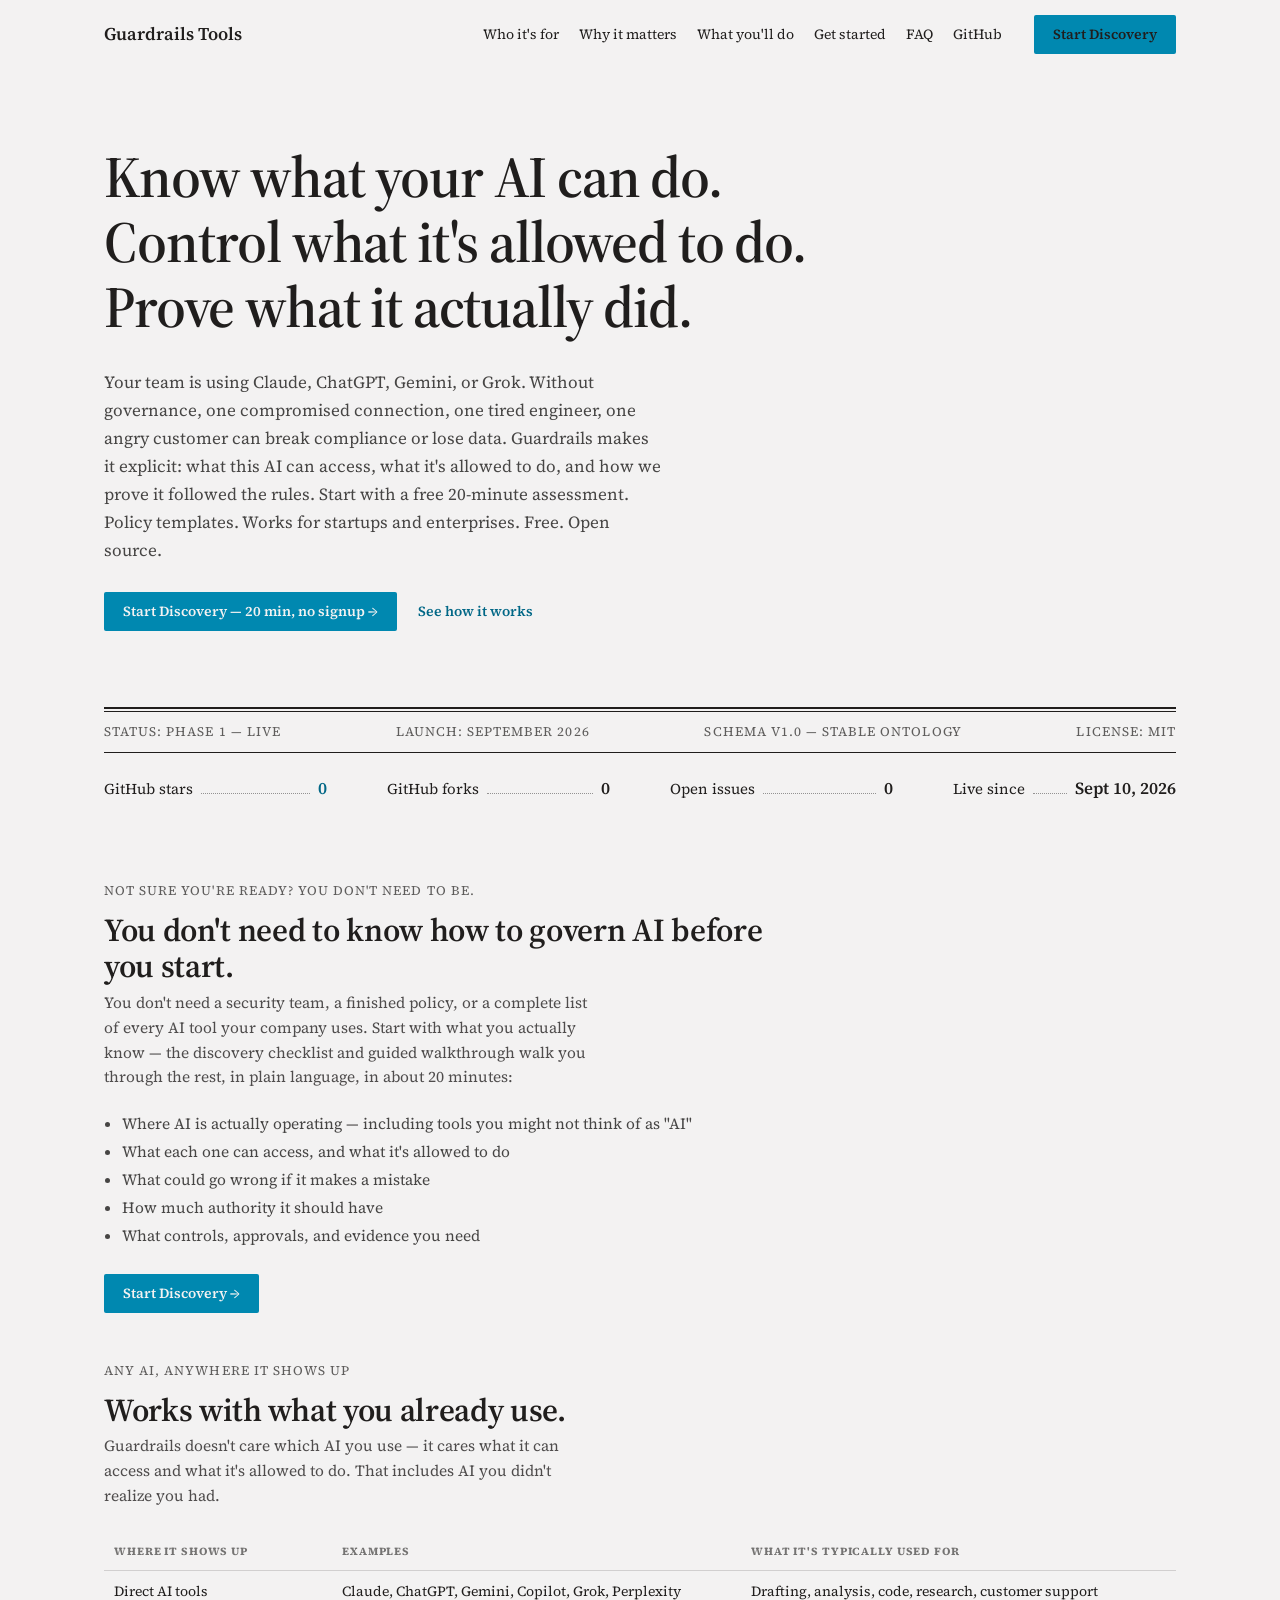
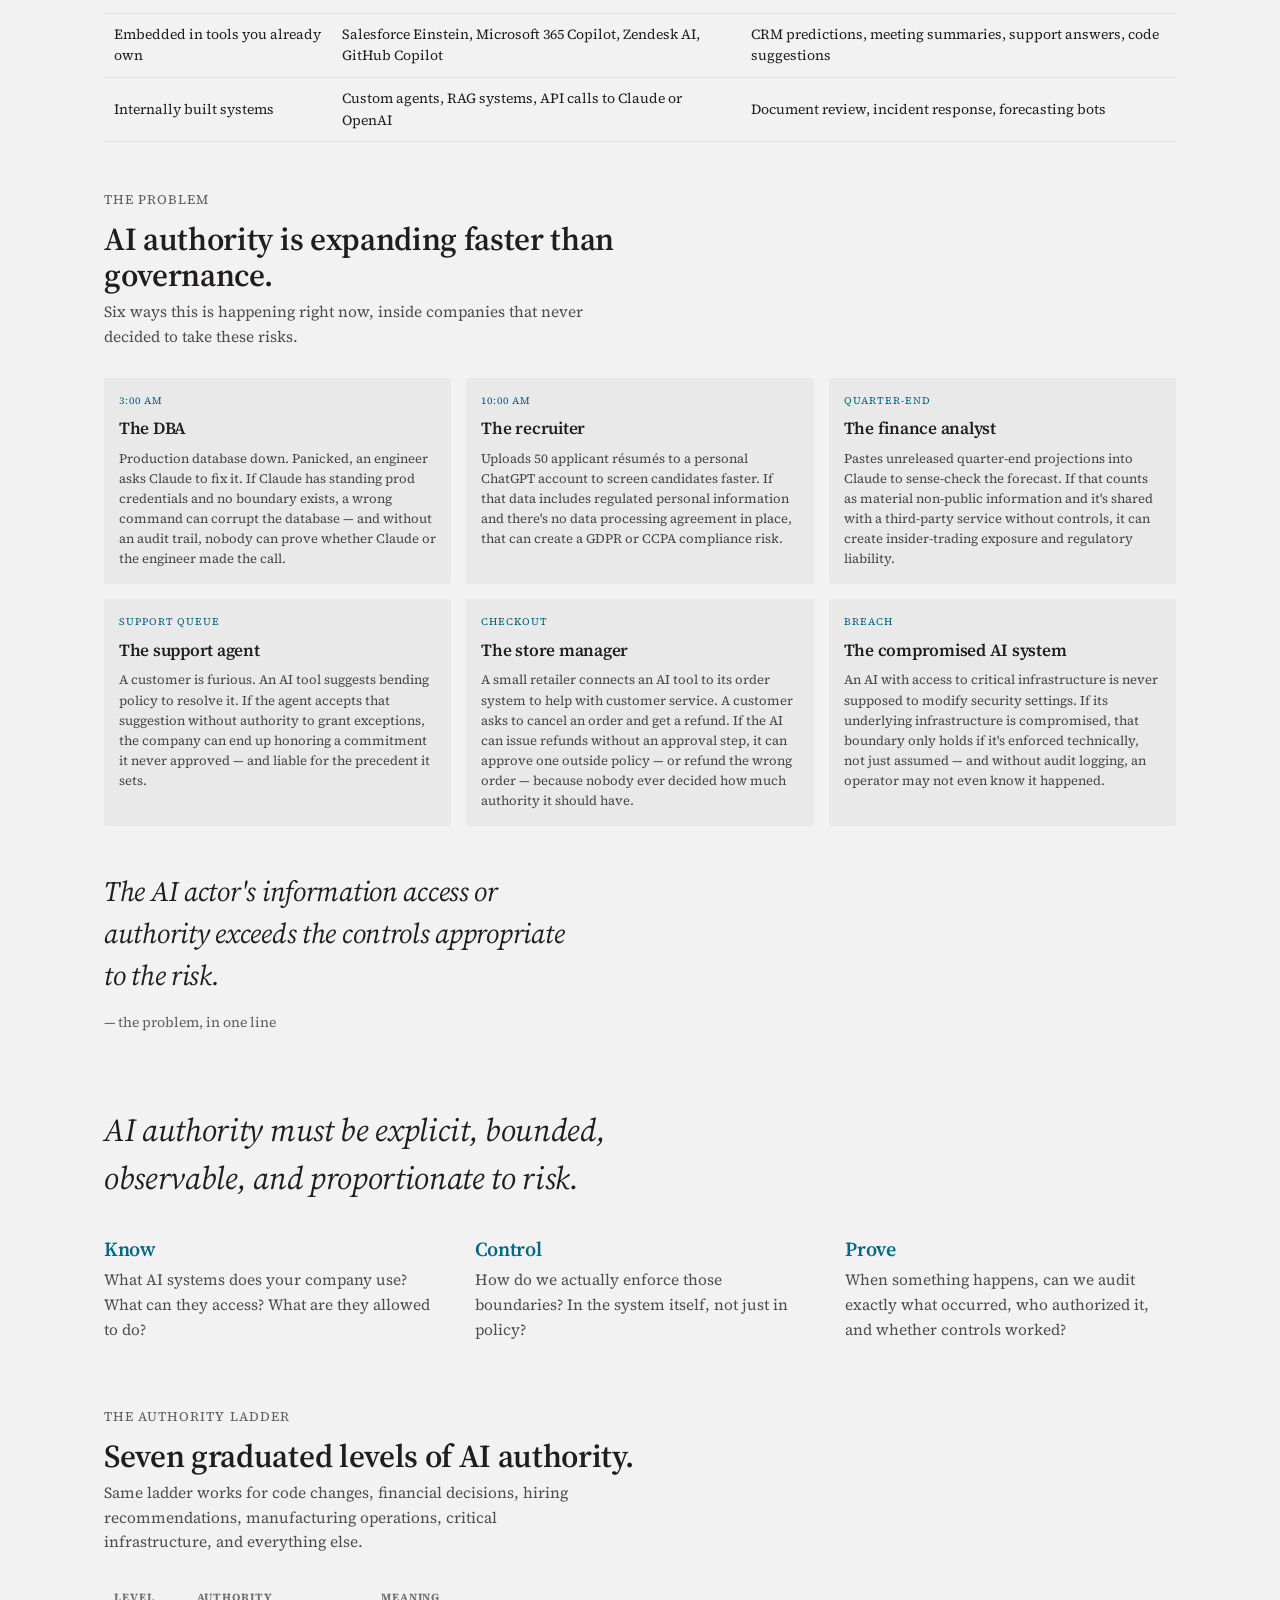
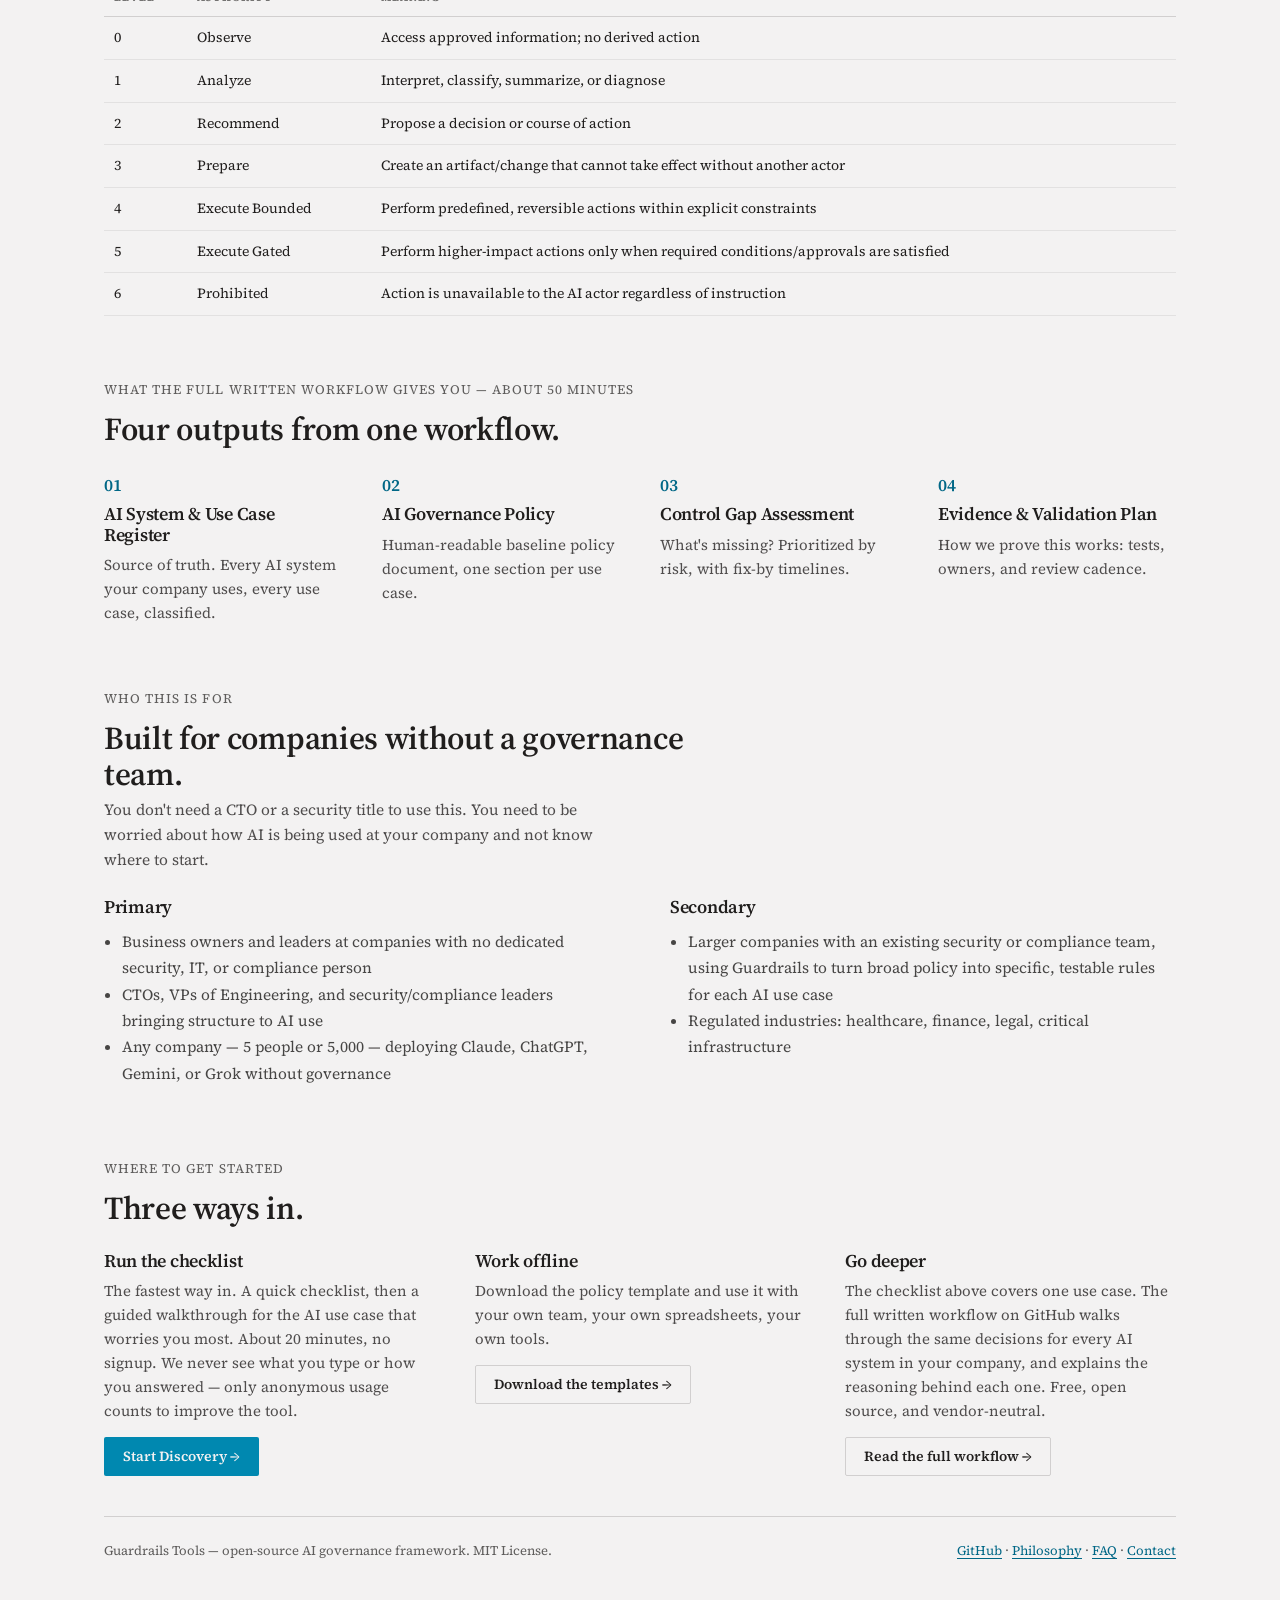
==== commit 48e6fc86: "Reframe GitHub docs as the deep-dive path, not step one Audited the written workflow against the ent" ====
--- a/docs/index.html
+++ b/docs/index.html
@@ -245,9 +245,9 @@
                 <a class="btn btn-secondary" href="https://github.com/guardrails-tools-ai/guardrails-tools/blob/main/templates/policy-template-base.md" target="_blank" rel="noopener">Download the templates →</a>
             </div>
             <div>
-                <h3 style="font-size:18px;margin:0 0 8px">Read the framework</h3>
-                <p style="font-size:15px;line-height:1.6;color:color-mix(in srgb, var(--color-text) 78%, transparent);margin:0 0 14px">Free, open source, and vendor-neutral. Fork it, contribute, or build on it. Implements the spirit of NIST, ISO, and OWASP guidance as company-specific controls.</p>
-                <a class="btn btn-secondary" href="https://github.com/guardrails-tools-ai/guardrails-tools" target="_blank" rel="noopener">View on GitHub →</a>
+                <h3 style="font-size:18px;margin:0 0 8px">Go deeper</h3>
+                <p style="font-size:15px;line-height:1.6;color:color-mix(in srgb, var(--color-text) 78%, transparent);margin:0 0 14px">The checklist above covers one use case. The full written workflow on GitHub walks through the same decisions for every AI system in your company, and explains the reasoning behind each one. Free, open source, and vendor-neutral.</p>
+                <a class="btn btn-secondary" href="https://github.com/guardrails-tools-ai/guardrails-tools/tree/main/workflow" target="_blank" rel="noopener">Read the full workflow →</a>
             </div>
         </div>
     </section>
